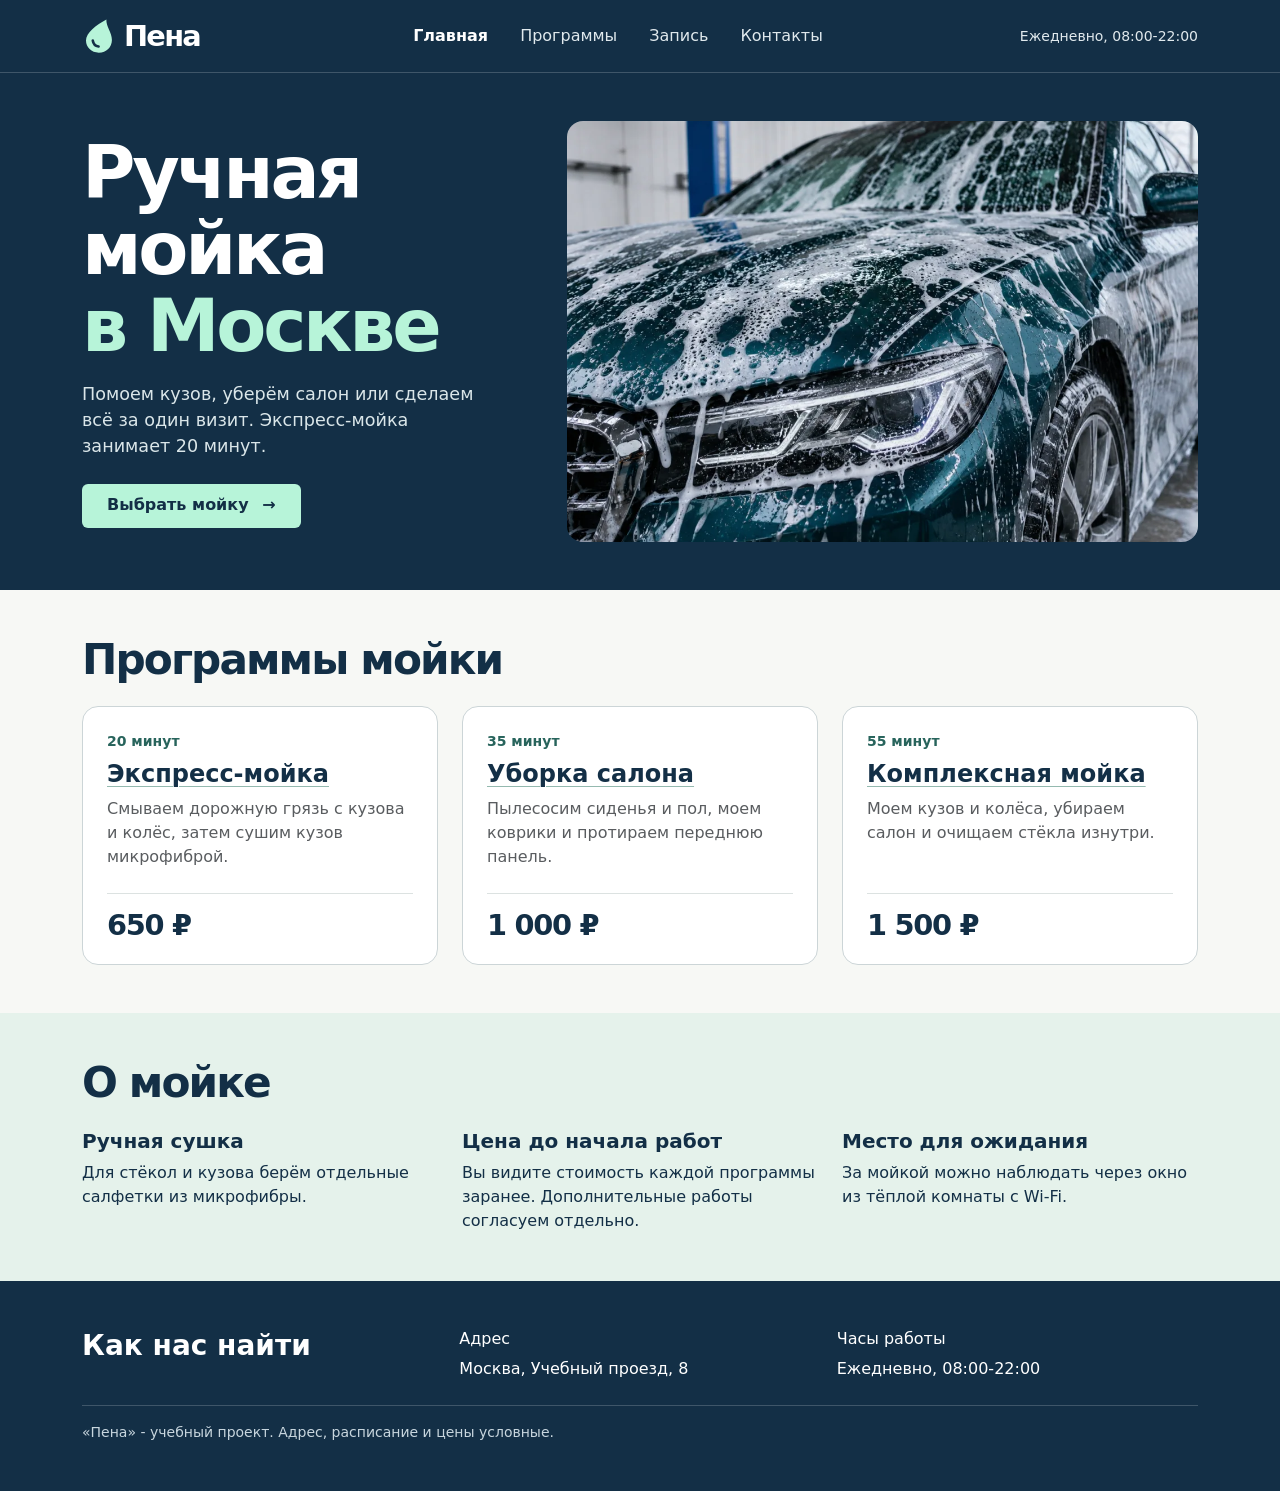
==== index.html @ 410b29b5 "chore: подключить Bootstrap локально для защиты КР №2" ====
<!doctype html>
<html lang="ru">
<head>
  <meta charset="utf-8">
  <meta name="viewport" content="width=device-width, initial-scale=1">
  <meta name="description" content="Учебный сайт автомойки «Пена». Сравните три программы ручной мойки автомобиля по составу, цене и длительности.">
  <title>Пена - ручная мойка автомобилей</title>
  <link rel="icon" href="images/drop.svg" type="image/svg+xml">
  <link rel="stylesheet" href="vendor/bootstrap/css/bootstrap.min.css">
  <link rel="stylesheet" href="css/custom.css">
</head>
<body>
  <a class="btn btn-light visually-hidden-focusable position-absolute top-0 start-0 z-3 m-2" href="#main-content">К содержимому</a>
  <header id="top" class="container-fluid px-0 site-header" data-bs-theme="dark">
    <nav class="navbar navbar-expand-md py-3" aria-label="Основная навигация">
      <div class="container">
        <a class="navbar-brand wordmark d-inline-flex align-items-center gap-2 py-0" href="index.html" aria-label="Пена, главная страница">
          <img src="images/drop.svg" alt="" width="34" height="38">
          Пена
        </a>
        <button class="navbar-toggler" type="button" data-bs-toggle="collapse" data-bs-target="#site-menu"
                aria-controls="site-menu" aria-expanded="false" aria-label="Меню разделов">
          <span class="navbar-toggler-icon"></span>
        </button>
        <div id="site-menu" class="collapse navbar-collapse">
          <ul class="navbar-nav mx-md-auto gap-md-3 pt-3 pt-md-0">
            <li class="nav-item"><a class="nav-link active" aria-current="page" href="index.html">Главная</a></li>
            <li class="nav-item"><a class="nav-link" href="catalog.html">Программы</a></li>
            <li class="nav-item"><a class="nav-link" href="order.html">Запись</a></li>
            <li class="nav-item"><a class="nav-link" href="#contacts">Контакты</a></li>
          </ul>
          <span class="navbar-text small d-none d-md-inline">Ежедневно, 08:00-22:00</span>
        </div>
      </div>
    </nav>
  </header>

  <main id="main-content" tabindex="-1">
    <section class="hero py-4 py-md-5" aria-labelledby="hero-title">
      <div class="container">
        <div class="row g-4 g-lg-5 align-items-center">
          <div class="col-12 col-md-6 col-lg-5">
            <h1 id="hero-title" class="hero-title fw-bold mb-3">Ручная мойка <span class="d-block">в Москве</span></h1>
            <p class="hero-description mb-4">Помоем кузов, уберём салон или сделаем всё за один визит. Экспресс-мойка занимает 20 минут.</p>
            <a class="btn wash-button fw-semibold px-4 py-2" href="catalog.html">Выбрать мойку <span aria-hidden="true">→</span></a>
          </div>
          <div class="col-12 col-md-6 col-lg-7">
            <img class="hero-photo img-fluid w-100 rounded-4" src="images/car-wash.webp" width="1120" height="840"
                 alt="Белая пена стекает по капоту тёмно-бирюзового автомобиля в моечном боксе" fetchpriority="high">
          </div>
        </div>
      </div>
    </section>

    <section id="programs" class="container my-5" aria-labelledby="programs-title">
      <h2 id="programs-title" class="section-title fw-bold mb-4">Программы мойки</h2>
      <div class="row g-3 g-lg-4">
        <div class="col-12 col-md-6 col-lg-4">
          <article class="card program h-100 p-4">
            <p class="duration mb-2">20 минут</p>
            <h3 class="h4 fw-bold mb-2"><a class="program-link" href="product.html?program=express">Экспресс-мойка</a></h3>
            <p class="text-body-secondary mb-4">Смываем дорожную грязь с кузова и колёс, затем сушим кузов микрофиброй.</p>
            <p class="price mt-auto mb-0 pt-3">650&nbsp;₽</p>
          </article>
        </div>
        <div class="col-12 col-md-6 col-lg-4">
          <article class="card program h-100 p-4">
            <p class="duration mb-2">35 минут</p>
            <h3 class="h4 fw-bold mb-2"><a class="program-link" href="product.html?program=interior">Уборка салона</a></h3>
            <p class="text-body-secondary mb-4">Пылесосим сиденья и пол, моем коврики и протираем переднюю панель.</p>
            <p class="price mt-auto mb-0 pt-3">1&nbsp;000&nbsp;₽</p>
          </article>
        </div>
        <div class="col-12 col-md-6 col-lg-4">
          <article class="card program h-100 p-4">
            <p class="duration mb-2">55 минут</p>
            <h3 class="h4 fw-bold mb-2"><a class="program-link" href="product.html?program=complete">Комплексная мойка</a></h3>
            <p class="text-body-secondary mb-4">Моем кузов и колёса, убираем салон и очищаем стёкла изнутри.</p>
            <p class="price mt-auto mb-0 pt-3">1&nbsp;500&nbsp;₽</p>
          </article>
        </div>
      </div>
    </section>

    <section id="about" class="about py-5" aria-labelledby="about-title">
      <div class="container">
        <h2 id="about-title" class="section-title fw-bold mb-4">О мойке</h2>
        <div class="row g-4">
          <div class="col-12 col-md-4">
            <h3 class="h5 fw-bold">Ручная сушка</h3>
            <p class="mb-0">Для стёкол и кузова берём отдельные салфетки из микрофибры.</p>
          </div>
          <div class="col-12 col-md-4">
            <h3 class="h5 fw-bold">Цена до начала работ</h3>
            <p class="mb-0">Вы видите стоимость каждой программы заранее. Дополнительные работы согласуем отдельно.</p>
          </div>
          <div class="col-12 col-md-4">
            <h3 class="h5 fw-bold">Место для ожидания</h3>
            <p class="mb-0">За мойкой можно наблюдать через окно из тёплой комнаты с Wi-Fi.</p>
          </div>
        </div>
      </div>
    </section>
  </main>

  <footer id="contacts" class="site-footer py-5" aria-labelledby="contacts-title">
    <div class="container">
      <div class="row g-3 align-items-start">
        <div class="col-12 col-md-4"><h2 id="contacts-title" class="h3 fw-bold mb-0">Как нас найти</h2></div>
        <div class="col-12 col-sm-6 col-md-4">
          <h3 class="h6">Адрес</h3>
          <address class="mb-0">Москва, Учебный проезд, 8</address>
        </div>
        <div class="col-12 col-sm-6 col-md-4">
          <h3 class="h6">Часы работы</h3>
          <p class="mb-0">Ежедневно, 08:00-22:00</p>
        </div>
      </div>
      <p class="footer-note small pt-3 mt-4 mb-0">«Пена» - учебный проект. Адрес, расписание и цены условные.</p>
    </div>
  </footer>

  <script src="vendor/bootstrap/js/bootstrap.bundle.min.js"></script>
</body>
</html>
---- css/custom.css ----
:root {
  --ink: #132f46;
  --mint: #b7f4d9;
  --bs-body-color: var(--ink);
  --bs-body-bg: #f7f8f5;
}

.site-header, .hero, .site-footer {
  background: var(--ink);
  color: #fff;
}

.site-header {
  border-bottom: 1px solid #ffffff30;
}

.site-header .navbar {
  --bs-navbar-color: #e0e9ed;
  --bs-navbar-hover-color: var(--mint);
}

.navbar-toggler, .wash-button { min-height: 2.75rem; }

.wordmark {
  font-size: 1.8rem;
  font-weight: 800;
  letter-spacing: -.06em;
  line-height: 1;
}

.hero-title, .section-title, .price {
  letter-spacing: -.045em;
  line-height: 1.05;
}

.hero-title { font-size: clamp(2.8rem, 5.7vw, 5.2rem); }
.hero-title span { color: var(--mint); }
.section-title { font-size: clamp(2rem, 3.3vw, 3.2rem); }
.hero-description {
  max-width: 37ch;
  color: #dae6e9;
  font-size: 1.1rem;
}

.hero-photo {
  aspect-ratio: 3 / 2;
  object-fit: cover;
}

.wash-button {
  --bs-btn-color: var(--ink);
  --bs-btn-bg: var(--mint);
  --bs-btn-hover-color: var(--ink);
  --bs-btn-hover-bg: #d5ffe9;
  --bs-btn-active-bg: #98e9c7;
  --bs-btn-active-color: var(--ink);
}

.wash-button span { margin-inline-start: .5rem; }

.program {
  --bs-card-bg: #fff;
  --bs-card-border-color: #ccd5d7;
  --bs-card-border-radius: 1rem;
}

.duration {
  color: #28645c;
  font-size: .875rem;
  font-weight: 650;
}

.price {
  border-top: 1px solid #dce2e1;
  font-size: 1.8rem;
  font-weight: 700;
}

.about { background: #e5f2eb; }

.footer-note {
  border-top: 1px solid #ffffff30;
  color: #c8d6de;
}

.site-header :focus-visible, .hero :focus-visible {
  outline: 3px solid var(--mint);
  outline-offset: 3px;
}

.site-header .nav-link.active { font-weight: 700; }

.program-link {
  color: inherit;
  text-decoration-color: #94b9af;
  text-decoration-thickness: 1px;
  text-underline-offset: .18em;
}

.program-link:hover { color: #21665c; }

.program-photo {
  aspect-ratio: 16 / 9;
  height: auto;
  object-fit: cover;
}

.program-badge, .visit-panel {
  background-color: #e2f2e9;
  color: #204d41;
}

.btn-primary {
  --bs-btn-bg: var(--ink);
  --bs-btn-border-color: var(--ink);
  --bs-btn-hover-bg: #23536a;
  --bs-btn-hover-border-color: #23536a;
  --bs-btn-active-bg: #103347;
  --bs-btn-active-border-color: #103347;
}

.btn-outline-primary {
  --bs-btn-color: var(--ink);
  --bs-btn-border-color: #79939e;
  --bs-btn-hover-bg: var(--ink);
  --bs-btn-hover-border-color: var(--ink);
  --bs-btn-active-bg: var(--ink);
  --bs-btn-active-border-color: var(--ink);
}

.faq .accordion {
  --bs-accordion-active-color: var(--ink);
  --bs-accordion-active-bg: #e2f2e9;
}
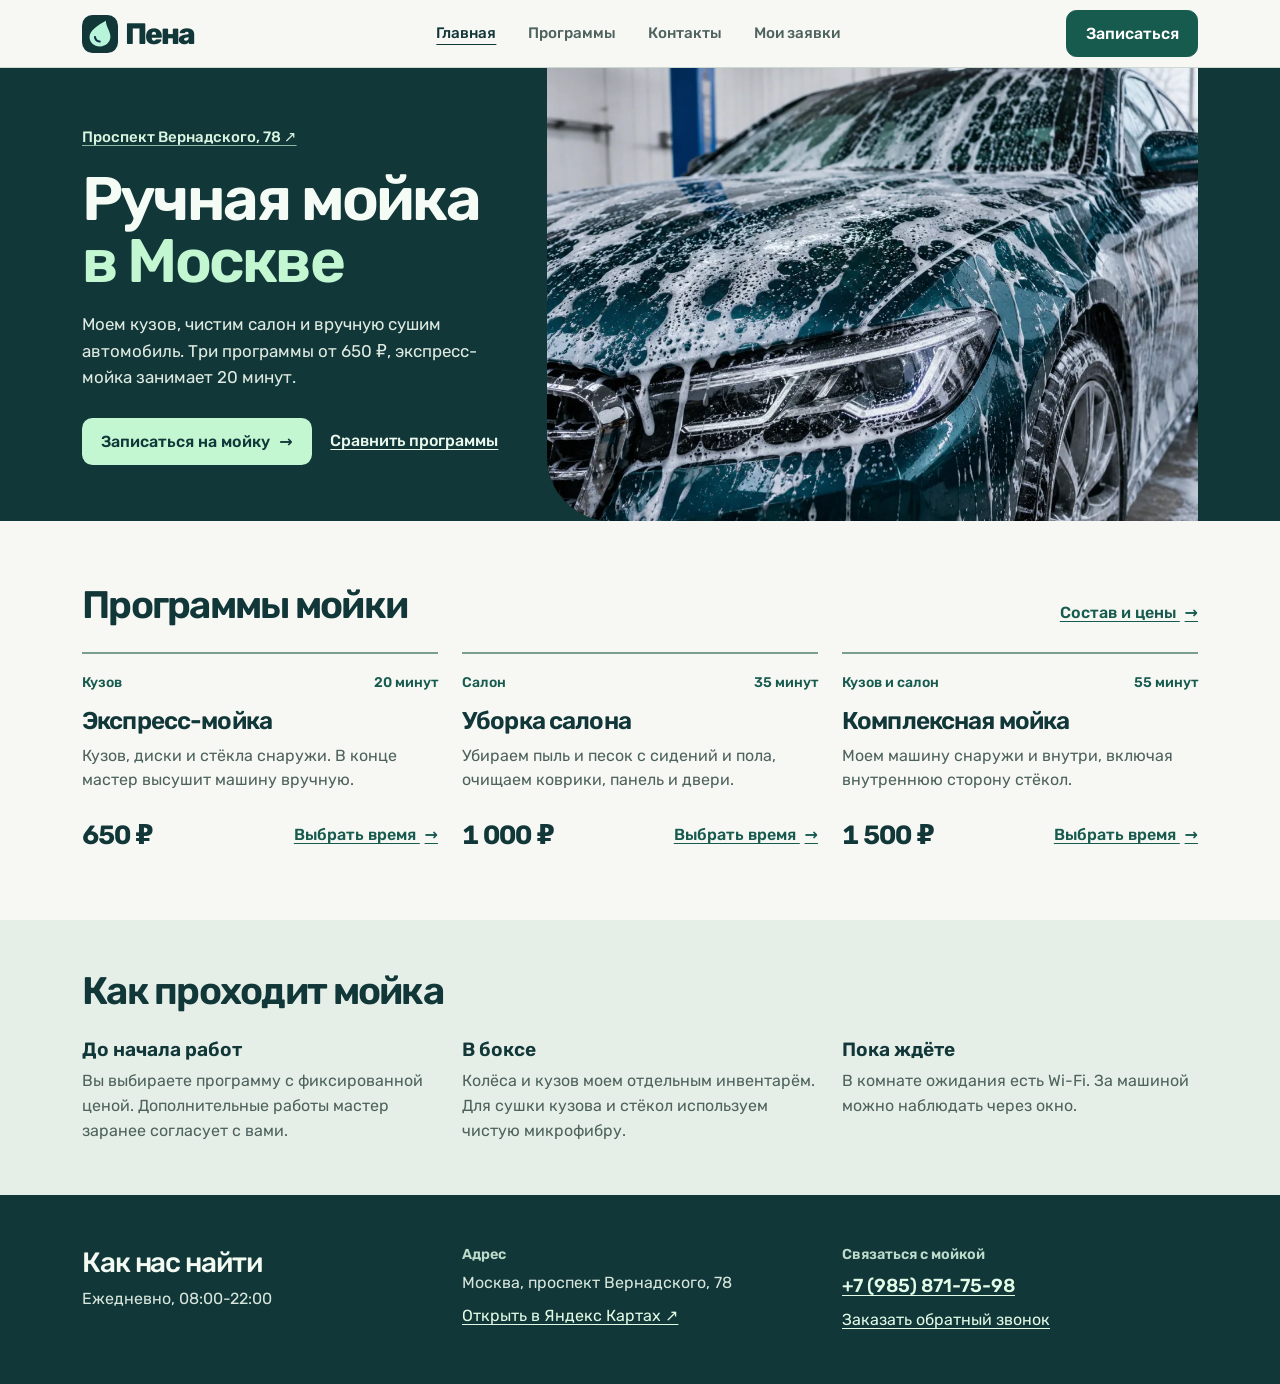
==== commit 0c5cdf0f: "feat: обновить сайт автомойки и сохранять заявки в браузере" ====
--- a/index.html
+++ b/index.html
@@ -3,123 +3,127 @@
 <head>
   <meta charset="utf-8">
   <meta name="viewport" content="width=device-width, initial-scale=1">
-  <meta name="description" content="Учебный сайт автомойки «Пена». Сравните три программы ручной мойки автомобиля по составу, цене и длительности.">
-  <title>Пена - ручная мойка автомобилей</title>
+  <meta name="theme-color" content="#123b3c">
+  <meta name="description" content="Ручная мойка кузова и уборка салона на проспекте Вернадского, 78. Три программы от 650 ₽. Работаем ежедневно с 08:00 до 22:00.">
+  <meta property="og:type" content="website">
+  <meta property="og:locale" content="ru_RU">
+  <meta property="og:title" content="Пена - ручная автомойка на проспекте Вернадского">
+  <meta property="og:description" content="Ручная мойка кузова и уборка салона на проспекте Вернадского, 78. Три программы от 650 ₽. Работаем ежедневно с 08:00 до 22:00.">
+  <title>Пена - ручная автомойка на проспекте Вернадского</title>
   <link rel="icon" href="images/drop.svg" type="image/svg+xml">
   <link rel="stylesheet" href="vendor/bootstrap/css/bootstrap.min.css">
   <link rel="stylesheet" href="css/custom.css">
 </head>
 <body>
-  <a class="btn btn-light visually-hidden-focusable position-absolute top-0 start-0 z-3 m-2" href="#main-content">К содержимому</a>
-  <header id="top" class="container-fluid px-0 site-header" data-bs-theme="dark">
-    <nav class="navbar navbar-expand-md py-3" aria-label="Основная навигация">
+  <a class="skip-link visually-hidden-focusable" href="#main-content">К содержимому</a>
+  <header id="top" class="site-header container-fluid px-0">
+    <nav class="navbar navbar-expand-md" aria-label="Основная навигация">
       <div class="container">
-        <a class="navbar-brand wordmark d-inline-flex align-items-center gap-2 py-0" href="index.html" aria-label="Пена, главная страница">
-          <img src="images/drop.svg" alt="" width="34" height="38">
-          Пена
+        <a class="navbar-brand wordmark" href="index.html" aria-label="Пена, главная страница">
+          <img src="images/drop.svg" alt="" width="36" height="38">Пена
         </a>
         <button class="navbar-toggler" type="button" data-bs-toggle="collapse" data-bs-target="#site-menu"
-                aria-controls="site-menu" aria-expanded="false" aria-label="Меню разделов">
-          <span class="navbar-toggler-icon"></span>
-        </button>
+                aria-controls="site-menu" aria-expanded="false" aria-label="Меню разделов"><span class="navbar-toggler-icon"></span></button>
         <div id="site-menu" class="collapse navbar-collapse">
-          <ul class="navbar-nav mx-md-auto gap-md-3 pt-3 pt-md-0">
+          <ul class="navbar-nav mx-md-auto gap-md-2 gap-lg-3">
             <li class="nav-item"><a class="nav-link active" aria-current="page" href="index.html">Главная</a></li>
             <li class="nav-item"><a class="nav-link" href="catalog.html">Программы</a></li>
-            <li class="nav-item"><a class="nav-link" href="order.html">Запись</a></li>
             <li class="nav-item"><a class="nav-link" href="#contacts">Контакты</a></li>
+            <li class="nav-item"><a class="nav-link" id="nav-requests" href="order.html#requests">Мои заявки</a></li>
           </ul>
-          <span class="navbar-text small d-none d-md-inline">Ежедневно, 08:00-22:00</span>
+          <a class="btn btn-primary nav-booking" id="nav-booking" href="order.html">Записаться</a>
         </div>
       </div>
     </nav>
   </header>
 
   <main id="main-content" tabindex="-1">
-    <section class="hero py-4 py-md-5" aria-labelledby="hero-title">
+    <section class="home-hero" aria-labelledby="hero-title">
       <div class="container">
-        <div class="row g-4 g-lg-5 align-items-center">
-          <div class="col-12 col-md-6 col-lg-5">
-            <h1 id="hero-title" class="hero-title fw-bold mb-3">Ручная мойка <span class="d-block">в Москве</span></h1>
-            <p class="hero-description mb-4">Помоем кузов, уберём салон или сделаем всё за один визит. Экспресс-мойка занимает 20 минут.</p>
-            <a class="btn wash-button fw-semibold px-4 py-2" href="catalog.html">Выбрать мойку <span aria-hidden="true">→</span></a>
+        <div class="row g-0 align-items-stretch">
+          <div class="col-12 col-md-6 col-lg-5 hero-copy">
+            <a class="hero-address" href="https://yandex.ru/maps/213/moscow/?text=%D0%9C%D0%BE%D1%81%D0%BA%D0%B2%D0%B0%2C%20%D0%BF%D1%80%D0%BE%D1%81%D0%BF%D0%B5%D0%BA%D1%82%20%D0%92%D0%B5%D1%80%D0%BD%D0%B0%D0%B4%D1%81%D0%BA%D0%BE%D0%B3%D0%BE%2C%2078" target="_blank" rel="noopener noreferrer">Проспект Вернадского, 78 <span aria-hidden="true">↗</span></a>
+            <h1 id="hero-title">Ручная мойка <span>в Москве</span></h1>
+            <p>Моем кузов, чистим салон и вручную сушим автомобиль. Три программы от 650&nbsp;₽, экспресс-мойка занимает 20 минут.</p>
+            <div class="hero-actions">
+              <a class="btn btn-mint" href="order.html">Записаться на мойку <span aria-hidden="true">→</span></a>
+              <a class="hero-link" href="#programs">Сравнить программы</a>
+            </div>
           </div>
-          <div class="col-12 col-md-6 col-lg-7">
-            <img class="hero-photo img-fluid w-100 rounded-4" src="images/car-wash.webp" width="1120" height="840"
-                 alt="Белая пена стекает по капоту тёмно-бирюзового автомобиля в моечном боксе" fetchpriority="high">
+          <div class="col-12 col-md-6 col-lg-7 hero-media">
+            <img src="images/car-wash.webp" width="1120" height="840" alt="Белая пена на капоте тёмно-бирюзового автомобиля в моечном боксе" fetchpriority="high">
           </div>
         </div>
       </div>
     </section>
 
-    <section id="programs" class="container my-5" aria-labelledby="programs-title">
-      <h2 id="programs-title" class="section-title fw-bold mb-4">Программы мойки</h2>
+    <section id="programs" class="container section-space" aria-labelledby="programs-title">
+      <div class="section-heading">
+        <h2 id="programs-title">Программы мойки</h2>
+        <a class="text-action" href="catalog.html">Состав и цены <span aria-hidden="true">→</span></a>
+      </div>
       <div class="row g-3 g-lg-4">
         <div class="col-12 col-md-6 col-lg-4">
-          <article class="card program h-100 p-4">
-            <p class="duration mb-2">20 минут</p>
-            <h3 class="h4 fw-bold mb-2"><a class="program-link" href="product.html?program=express">Экспресс-мойка</a></h3>
-            <p class="text-body-secondary mb-4">Смываем дорожную грязь с кузова и колёс, затем сушим кузов микрофиброй.</p>
-            <p class="price mt-auto mb-0 pt-3">650&nbsp;₽</p>
+          <article class="rate-card h-100">
+            <p class="service-meta"><span>Кузов</span><span>20 минут</span></p>
+            <h3><a class="title-link" href="product.html?program=express">Экспресс-мойка</a></h3>
+            <p class="service-description">Кузов, диски и стёкла снаружи. В конце мастер высушит машину вручную.</p>
+            <div class="rate-bottom"><strong>650&nbsp;₽</strong><a class="text-action" href="order.html?program=express" aria-label="Выбрать время для программы «Экспресс-мойка»">Выбрать время <span aria-hidden="true">→</span></a></div>
           </article>
         </div>
         <div class="col-12 col-md-6 col-lg-4">
-          <article class="card program h-100 p-4">
-            <p class="duration mb-2">35 минут</p>
-            <h3 class="h4 fw-bold mb-2"><a class="program-link" href="product.html?program=interior">Уборка салона</a></h3>
-            <p class="text-body-secondary mb-4">Пылесосим сиденья и пол, моем коврики и протираем переднюю панель.</p>
-            <p class="price mt-auto mb-0 pt-3">1&nbsp;000&nbsp;₽</p>
+          <article class="rate-card h-100">
+            <p class="service-meta"><span>Салон</span><span>35 минут</span></p>
+            <h3><a class="title-link" href="product.html?program=interior">Уборка салона</a></h3>
+            <p class="service-description">Убираем пыль и песок с сидений и пола, очищаем коврики, панель и двери.</p>
+            <div class="rate-bottom"><strong>1&nbsp;000&nbsp;₽</strong><a class="text-action" href="order.html?program=interior" aria-label="Выбрать время для программы «Уборка салона»">Выбрать время <span aria-hidden="true">→</span></a></div>
           </article>
         </div>
         <div class="col-12 col-md-6 col-lg-4">
-          <article class="card program h-100 p-4">
-            <p class="duration mb-2">55 минут</p>
-            <h3 class="h4 fw-bold mb-2"><a class="program-link" href="product.html?program=complete">Комплексная мойка</a></h3>
-            <p class="text-body-secondary mb-4">Моем кузов и колёса, убираем салон и очищаем стёкла изнутри.</p>
-            <p class="price mt-auto mb-0 pt-3">1&nbsp;500&nbsp;₽</p>
+          <article class="rate-card h-100">
+            <p class="service-meta"><span>Кузов и салон</span><span>55 минут</span></p>
+            <h3><a class="title-link" href="product.html?program=complete">Комплексная мойка</a></h3>
+            <p class="service-description">Моем машину снаружи и внутри, включая внутреннюю сторону стёкол.</p>
+            <div class="rate-bottom"><strong>1&nbsp;500&nbsp;₽</strong><a class="text-action" href="order.html?program=complete" aria-label="Выбрать время для программы «Комплексная мойка»">Выбрать время <span aria-hidden="true">→</span></a></div>
           </article>
         </div>
       </div>
     </section>
 
-    <section id="about" class="about py-5" aria-labelledby="about-title">
+    <section id="about" class="care-section" aria-labelledby="about-title">
       <div class="container">
-        <h2 id="about-title" class="section-title fw-bold mb-4">О мойке</h2>
+        <div class="section-heading"><h2 id="about-title">Как проходит мойка</h2></div>
         <div class="row g-4">
-          <div class="col-12 col-md-4">
-            <h3 class="h5 fw-bold">Ручная сушка</h3>
-            <p class="mb-0">Для стёкол и кузова берём отдельные салфетки из микрофибры.</p>
-          </div>
-          <div class="col-12 col-md-4">
-            <h3 class="h5 fw-bold">Цена до начала работ</h3>
-            <p class="mb-0">Вы видите стоимость каждой программы заранее. Дополнительные работы согласуем отдельно.</p>
-          </div>
-          <div class="col-12 col-md-4">
-            <h3 class="h5 fw-bold">Место для ожидания</h3>
-            <p class="mb-0">За мойкой можно наблюдать через окно из тёплой комнаты с Wi-Fi.</p>
-          </div>
+          <div class="col-12 col-md-4"><h3>До начала работ</h3><p>Вы выбираете программу с фиксированной ценой. Дополнительные работы мастер заранее согласует с вами.</p></div>
+          <div class="col-12 col-md-4"><h3>В боксе</h3><p>Колёса и кузов моем отдельным инвентарём. Для сушки кузова и стёкол используем чистую микрофибру.</p></div>
+          <div class="col-12 col-md-4"><h3>Пока ждёте</h3><p>В комнате ожидания есть Wi-Fi. За машиной можно наблюдать через окно.</p></div>
         </div>
       </div>
     </section>
   </main>
 
-  <footer id="contacts" class="site-footer py-5" aria-labelledby="contacts-title">
+  <footer id="contacts" class="site-footer" aria-labelledby="contacts-title">
     <div class="container">
-      <div class="row g-3 align-items-start">
-        <div class="col-12 col-md-4"><h2 id="contacts-title" class="h3 fw-bold mb-0">Как нас найти</h2></div>
-        <div class="col-12 col-sm-6 col-md-4">
-          <h3 class="h6">Адрес</h3>
-          <address class="mb-0">Москва, Учебный проезд, 8</address>
+      <div class="row g-4 align-items-start">
+        <div class="col-12 col-md-4">
+          <h2 id="contacts-title" class="h3 mb-2">Как нас найти</h2>
+          <p class="mb-0">Ежедневно, 08:00-22:00</p>
         </div>
         <div class="col-12 col-sm-6 col-md-4">
-          <h3 class="h6">Часы работы</h3>
-          <p class="mb-0">Ежедневно, 08:00-22:00</p>
+          <h3 class="footer-label">Адрес</h3>
+          <address class="mb-2">Москва, проспект Вернадского, 78</address>
+          <a href="https://yandex.ru/maps/213/moscow/?text=%D0%9C%D0%BE%D1%81%D0%BA%D0%B2%D0%B0%2C%20%D0%BF%D1%80%D0%BE%D1%81%D0%BF%D0%B5%D0%BA%D1%82%20%D0%92%D0%B5%D1%80%D0%BD%D0%B0%D0%B4%D1%81%D0%BA%D0%BE%D0%B3%D0%BE%2C%2078" target="_blank" rel="noopener noreferrer">Открыть в Яндекс Картах <span aria-hidden="true">↗</span></a>
+        </div>
+        <div class="col-12 col-sm-6 col-md-4">
+          <h3 class="footer-label">Связаться с мойкой</h3>
+          <a class="footer-phone" href="tel:+79858717598">+7 (985) 871-75-98</a>
+          <a class="d-block mt-2" href="order.html#callback">Заказать обратный звонок</a>
         </div>
       </div>
-      <p class="footer-note small pt-3 mt-4 mb-0">«Пена» - учебный проект. Адрес, расписание и цены условные.</p>
     </div>
   </footer>
 
   <script src="vendor/bootstrap/js/bootstrap.bundle.min.js"></script>
+  <script src="js/navigation.js"></script>
 </body>
 </html>
--- a/css/custom.css
+++ b/css/custom.css
@@ -1,134 +1,527 @@
+@font-face {
+  font-family: Rubik;
+  src: url("../vendor/rubik/rubik-cyrillic-wght-normal.woff2") format("woff2");
+  font-weight: 300 900;
+  font-display: swap;
+  unicode-range: U+0301, U+0400-045F, U+0490-0491, U+04B0-04B1, U+2116;
+}
+@font-face {
+  font-family: Rubik;
+  src: url("../vendor/rubik/rubik-latin-wght-normal.woff2") format("woff2");
+  font-weight: 300 900;
+  font-display: swap;
+  unicode-range: U+0000-00FF, U+0131, U+0152-0153, U+02BB-02BC, U+02C6, U+02DA, U+02DC, U+0304, U+0308, U+0329, U+2000-206F, U+20AC, U+2122, U+2191, U+2193, U+2212, U+2215, U+FEFF, U+FFFD;
+}
+
 :root {
-  --ink: #132f46;
-  --mint: #b7f4d9;
+  --ink: #123739;
+  --pine: #175a4e;
+  --mint: #c2f7d2;
+  --paper: #f7f8f4;
+  --soft: #e6efe7;
+  --muted: #4e625e;
+  --line: #cbd9d0;
   --bs-body-color: var(--ink);
-  --bs-body-bg: #f7f8f5;
-}
-
-.site-header, .hero, .site-footer {
+  --bs-body-bg: var(--paper);
+  --bs-body-font-family: Rubik, system-ui, sans-serif;
+  --bs-link-color-rgb: 23, 90, 78;
+  --bs-link-hover-color-rgb: 13, 56, 48;
+  --bs-border-color: var(--line);
+}
+
+body { line-height: 1.55; }
+[hidden] { display: none !important; }
+h1, h2, h3, p { overflow-wrap: break-word; }
+h1, h2, h3, .modal-title, legend { font-weight: 600; }
+h1, h2, h3 { text-wrap: balance; }
+h1, .section-heading h2, .faq-section h2, .detail-steps h2 {
+  letter-spacing: -.045em;
+  line-height: 1.08;
+}
+h1 { font-size: clamp(2.15rem, 4.4vw, 4.35rem); }
+.section-heading h2, .faq-section h2, .detail-steps h2 { font-size: clamp(1.85rem, 3vw, 3rem); }
+p, dd, address { text-wrap: pretty; }
+a { text-underline-offset: .17em; }
+:focus-visible {
+  outline: 3px solid #247563;
+  outline-offset: 3px;
+}
+#contacts, #main-content, #programs { scroll-margin-top: 5.5rem; }
+.skip-link {
+  position: fixed;
+  z-index: 1100;
+  inset: .5rem auto auto .5rem;
+  background: white;
+  padding: .6rem 1rem;
+}
+
+.btn {
+  --bs-btn-border-radius: .65rem;
+  --bs-btn-padding-x: 1.15rem;
+  --bs-btn-padding-y: .65rem;
+  --bs-btn-font-weight: 550;
+  min-height: 2.75rem;
+}
+.btn-primary {
+  --bs-btn-bg: var(--pine);
+  --bs-btn-border-color: var(--pine);
+  --bs-btn-hover-bg: #0f453c;
+  --bs-btn-hover-border-color: #0f453c;
+  --bs-btn-active-bg: #0c3931;
+  --bs-btn-active-border-color: #0c3931;
+  --bs-btn-disabled-bg: #4c746b;
+  --bs-btn-disabled-border-color: #4c746b;
+}
+.btn-mint {
+  --bs-btn-bg: var(--mint);
+  --bs-btn-color: var(--ink);
+  --bs-btn-hover-bg: #e0ffe6;
+  --bs-btn-hover-color: var(--ink);
+  --bs-btn-active-bg: #a6eebf;
+  --bs-btn-active-color: var(--ink);
+}
+.btn-outline-primary {
+  --bs-btn-color: var(--pine);
+  --bs-btn-border-color: #91ada2;
+  --bs-btn-hover-bg: var(--pine);
+  --bs-btn-hover-border-color: var(--pine);
+  --bs-btn-active-bg: var(--pine);
+  --bs-btn-active-border-color: var(--pine);
+}
+.btn:focus-visible {
+  box-shadow: none;
+  outline: 3px solid #247563;
+  outline-offset: 3px;
+}
+.text-action, .aside-history {
+  font-weight: 550;
+  color: var(--pine);
+}
+.text-action span, .hero-actions .btn span { margin-inline-start: .3em; }
+
+.site-header {
+  background: var(--paper);
+  border-bottom: 1px solid var(--line);
+  position: sticky;
+  top: 0;
+  z-index: 1020;
+}
+.site-header .navbar {
+  min-height: 4.2rem;
+  --bs-navbar-color: var(--muted);
+  --bs-navbar-active-color: var(--ink);
+}
+.wordmark {
+  display: inline-flex;
+  align-items: center;
+  gap: .45rem;
+  color: var(--ink);
+  font-size: 1.85rem;
+  letter-spacing: -.065em;
+  font-weight: 750;
+  line-height: 1;
+}
+.wordmark img {
   background: var(--ink);
-  color: #fff;
-}
-
-.site-header {
-  border-bottom: 1px solid #ffffff30;
-}
-
-.site-header .navbar {
-  --bs-navbar-color: #e0e9ed;
-  --bs-navbar-hover-color: var(--mint);
-}
-
-.navbar-toggler, .wash-button { min-height: 2.75rem; }
-
-.wordmark {
-  font-size: 1.8rem;
-  font-weight: 800;
-  letter-spacing: -.06em;
-  line-height: 1;
-}
-
-.hero-title, .section-title, .price {
-  letter-spacing: -.045em;
-  line-height: 1.05;
-}
-
-.hero-title { font-size: clamp(2.8rem, 5.7vw, 5.2rem); }
-.hero-title span { color: var(--mint); }
-.section-title { font-size: clamp(2rem, 3.3vw, 3.2rem); }
-.hero-description {
-  max-width: 37ch;
-  color: #dae6e9;
-  font-size: 1.1rem;
-}
-
-.hero-photo {
-  aspect-ratio: 3 / 2;
+  border-radius: .65rem;
+  padding: .28rem;
+}
+.navbar-nav .nav-link {
+  font-size: .95rem;
+  font-weight: 500;
+}
+.navbar-nav .nav-link.active {
+  text-decoration: underline;
+  text-underline-offset: .35rem;
+}
+.navbar-toggler { min-height: 2.75rem; }
+.nav-booking { min-width: 7.5rem; }
+
+.home-hero {
+  background: var(--ink);
+  color: #f5fbf5;
+}
+.hero-copy {
+  align-self: center;
+  padding: clamp(2.5rem, 4.4vw, 4.5rem) clamp(1rem, 3vw, 3rem) clamp(2.5rem, 4.4vw, 4.5rem) 0;
+}
+.hero-address {
+  color: #d9f6e0;
+  font-size: .94rem;
+  font-weight: 500;
+  text-decoration-color: #90b6a5;
+}
+.hero-address:hover, .hero-link:hover { color: white; }
+.hero-copy h1 {
+  font-size: clamp(2.85rem, 4.8vw, 4.8rem);
+  line-height: 1.02;
+  margin: 1.15rem 0;
+}
+.hero-copy h1 span {
+  display: block;
+  color: var(--mint);
+}
+.hero-copy p {
+  max-width: 40ch;
+  color: #dfebe2;
+  margin-bottom: 1.75rem;
+  font-size: 1.06rem;
+}
+.hero-actions, .card-actions, .rate-bottom, .form-actions, .request-actions {
+  display: flex;
+  flex-wrap: wrap;
+  gap: .8rem 1.15rem;
+  align-items: center;
+}
+.hero-link {
+  color: #eaf8ed;
+  font-weight: 500;
+}
+.home-hero :focus-visible, .site-footer :focus-visible { outline-color: var(--mint); }
+.hero-media {
+  position: relative;
+  min-height: clamp(22rem, 34vw, 32rem);
+}
+.hero-media img {
+  position: absolute;
+  inset: 0;
+  width: 100%;
+  height: 100%;
   object-fit: cover;
-}
-
-.wash-button {
-  --bs-btn-color: var(--ink);
-  --bs-btn-bg: var(--mint);
-  --bs-btn-hover-color: var(--ink);
-  --bs-btn-hover-bg: #d5ffe9;
-  --bs-btn-active-bg: #98e9c7;
-  --bs-btn-active-color: var(--ink);
-}
-
-.wash-button span { margin-inline-start: .5rem; }
-
-.program {
-  --bs-card-bg: #fff;
-  --bs-card-border-color: #ccd5d7;
-  --bs-card-border-radius: 1rem;
-}
-
-.duration {
-  color: #28645c;
+  border-bottom-left-radius: clamp(2.2rem, 5vw, 5.5rem);
+}
+
+.section-space, .page-space { padding-block: clamp(2.5rem, 5vw, 5rem); }
+.section-heading {
+  display: flex;
+  flex-wrap: wrap;
+  gap: .6rem 1.5rem;
+  justify-content: space-between;
+  align-items: baseline;
+  margin-bottom: 1.6rem;
+}
+.section-heading h2 { margin: 0; }
+.rate-card {
+  display: flex;
+  flex-direction: column;
+  padding: 1.1rem 0 0;
+  border-top: 2px solid #799e8b;
+}
+.service-meta {
+  display: flex;
+  gap: .5rem 1rem;
+  align-items: center;
+  justify-content: space-between;
   font-size: .875rem;
+  font-weight: 550;
+  color: var(--pine);
+  margin-bottom: .8rem;
+}
+.rate-card h3, .catalog-card h2 {
+  font-size: clamp(1.35rem, 1.9vw, 1.75rem);
+  letter-spacing: -.035em;
+}
+.title-link {
+  color: inherit;
+  text-decoration: none;
+}
+.title-link:hover, .title-link:focus-visible {
+  color: var(--pine);
+  text-decoration: underline;
+}
+.service-description {
+  color: var(--muted);
+  margin-bottom: 1.35rem;
+}
+.rate-bottom {
+  margin-top: auto;
+  justify-content: space-between;
+}
+.rate-bottom strong, .catalog-price, .detail-facts dd, .summary-total dd {
+  font-variant-numeric: tabular-nums;
+  letter-spacing: -.035em;
+}
+.rate-bottom strong, .catalog-price {
+  font-size: 1.65rem;
   font-weight: 650;
 }
-
-.price {
-  border-top: 1px solid #dce2e1;
-  font-size: 1.8rem;
-  font-weight: 700;
-}
-
-.about { background: #e5f2eb; }
-
-.footer-note {
-  border-top: 1px solid #ffffff30;
-  color: #c8d6de;
-}
-
-.site-header :focus-visible, .hero :focus-visible {
-  outline: 3px solid var(--mint);
-  outline-offset: 3px;
-}
-
-.site-header .nav-link.active { font-weight: 700; }
-
-.program-link {
-  color: inherit;
-  text-decoration-color: #94b9af;
-  text-decoration-thickness: 1px;
-  text-underline-offset: .18em;
-}
-
-.program-link:hover { color: #21665c; }
-
+.care-section {
+  background: var(--soft);
+  padding-block: clamp(2.5rem, 4vw, 4.5rem);
+}
+.care-section h3 { font-size: 1.2rem; }
+.care-section p {
+  color: var(--muted);
+  margin-bottom: 0;
+  max-width: 40ch;
+}
+
+.page-intro { margin-bottom: clamp(1.6rem, 3.1vw, 2.8rem); }
+.page-intro p, .history-heading p {
+  max-width: 60ch;
+  font-size: 1.08rem;
+  color: var(--muted);
+  margin: .7rem 0 0;
+}
+.catalog-card {
+  --bs-card-bg: white;
+  --bs-card-border-color: var(--line);
+  --bs-card-border-radius: 1.2rem;
+}
+.catalog-card .card-body {
+  display: flex;
+  flex-direction: column;
+  padding: clamp(1.15rem, 2vw, 1.65rem);
+}
+.card-photo-link {
+  display: block;
+  border-radius: 1.16rem 1.16rem 0 0;
+  overflow: hidden;
+}
 .program-photo {
+  display: block;
+  width: 100%;
+  height: auto;
   aspect-ratio: 16 / 9;
-  height: auto;
   object-fit: cover;
 }
-
-.program-badge, .visit-panel {
-  background-color: #e2f2e9;
-  color: #204d41;
-}
-
-.btn-primary {
-  --bs-btn-bg: var(--ink);
-  --bs-btn-border-color: var(--ink);
-  --bs-btn-hover-bg: #23536a;
-  --bs-btn-hover-border-color: #23536a;
-  --bs-btn-active-bg: #103347;
-  --bs-btn-active-border-color: #103347;
-}
-
-.btn-outline-primary {
-  --bs-btn-color: var(--ink);
-  --bs-btn-border-color: #79939e;
-  --bs-btn-hover-bg: var(--ink);
-  --bs-btn-hover-border-color: var(--ink);
-  --bs-btn-active-bg: var(--ink);
-  --bs-btn-active-border-color: var(--ink);
-}
-
-.faq .accordion {
+.program-badge {
+  background: var(--soft);
+  color: var(--pine);
+  font-size: .8rem;
+  font-weight: 550;
+  padding: .4rem .65rem;
+}
+.catalog-price { margin: auto 0 .9rem; }
+.callback-link {
+  color: var(--muted);
+  font-size: .9rem;
+  margin-top: .75rem;
+  align-self: flex-start;
+}
+.faq-section, .detail-steps {
+  border-top: 1px solid var(--line);
+  padding-top: 2.2rem;
+  margin-top: clamp(2.5rem, 5vw, 4.75rem);
+}
+.accordion {
+  --bs-accordion-active-bg: var(--soft);
   --bs-accordion-active-color: var(--ink);
-  --bs-accordion-active-bg: #e2f2e9;
-}
+  --bs-accordion-bg: transparent;
+}
+.accordion-button { font-weight: 550; }
+
+.breadcrumb {
+  font-size: .9rem;
+  margin-bottom: 1.4rem;
+}
+.detail-layout {
+  border-radius: 1.4rem;
+  background: var(--soft);
+}
+.detail-image {
+  position: relative;
+  min-height: 18rem;
+}
+.detail-image img {
+  position: absolute;
+  width: 100%;
+  height: 100%;
+  object-fit: cover;
+  border-radius: 1.4rem 0 0 1.4rem;
+}
+.detail-copy { padding: clamp(1.45rem, 3vw, 3.25rem); }
+.detail-copy .badge { background: white; }
+.detail-copy h1 {
+  margin: .8rem 0 1rem;
+  font-size: clamp(2rem, 3.8vw, 3.75rem);
+}
+.detail-text {
+  max-width: 48ch;
+  color: #344c45;
+}
+.detail-facts {
+  display: flex;
+  flex-wrap: wrap;
+  gap: .5rem 2rem;
+  margin: 1.25rem 0;
+}
+.detail-facts dt, .summary-list dt {
+  color: var(--muted);
+  font-size: .875rem;
+  font-weight: 450;
+}
+.detail-facts dd {
+  font-size: 1.5rem;
+  font-weight: 600;
+  margin: 0;
+}
+.detail-steps .table {
+  --bs-table-bg: transparent;
+  --bs-table-color: var(--ink);
+}
+.detail-steps th, .detail-steps td { padding: .85rem .55rem .85rem 0; }
+.detail-steps tbody th {
+  width: 32%;
+  font-weight: 550;
+}
+
+.booking-card, .request-card, .empty-panel {
+  padding: clamp(1.15rem, 3vw, 2.25rem);
+  background: white;
+  border: 1px solid var(--line);
+  border-radius: 1.2rem;
+}
+.booking-card fieldset { margin-bottom: 1.6rem; }
+.booking-card fieldset + fieldset {
+  border-top: 1px solid var(--line);
+  padding-top: 1.5rem;
+}
+.booking-card legend, .visit-panel h2 {
+  font-size: 1.4rem;
+  letter-spacing: -.025em;
+  margin-bottom: 1.1rem;
+}
+.form-label {
+  font-weight: 500;
+  margin-bottom: .3rem;
+}
+.form-label span, .form-text, .form-intro { color: var(--muted); }
+.form-label span {
+  font-size: .88em;
+  font-weight: 400;
+}
+.form-control, .form-select, .input-group-text {
+  min-height: 2.85rem;
+  background-color: #fcfdfa;
+}
+.form-control:focus, .form-select:focus {
+  border-color: #518976;
+  box-shadow: 0 0 0 .18rem #347b6528;
+}
+.form-check-input:checked {
+  background-color: var(--pine);
+  border-color: var(--pine);
+}
+.form-actions { margin-top: 1.3rem; }
+.visit-panel {
+  background: var(--soft);
+  border-radius: 1.15rem;
+  padding: clamp(1.25rem, 2.4vw, 2.1rem);
+}
+.visit-program {
+  font-size: 1.15rem;
+  font-weight: 600;
+}
+.summary-list { margin-bottom: 1.2rem; }
+.summary-list div {
+  display: flex;
+  gap: .5rem;
+  justify-content: space-between;
+  align-items: baseline;
+  margin-top: .65rem;
+}
+.summary-list dd {
+  text-align: right;
+  margin: 0;
+}
+.summary-total {
+  border-top: 1px solid #b4ccbd;
+  padding-top: .8rem;
+}
+.summary-total dd {
+  font-size: 1.4rem;
+  font-weight: 650;
+}
+.visit-panel address {
+  color: var(--muted);
+  margin-bottom: 0;
+}
+.aside-history {
+  display: inline-block;
+  margin-top: .85rem;
+}
+.modal-content {
+  border: 0;
+  border-radius: 1.15rem;
+}
+.modal-header, .modal-body, .modal-footer { padding: 1.25rem; }
+.modal-header, .modal-footer { border-color: var(--line); }
+.history-heading { align-items: center; }
+#requests-list {
+  display: grid;
+  gap: 1rem;
+}
+.request-card {
+  display: grid;
+  min-width: 0;
+  overflow-wrap: anywhere;
+  gap: .45rem;
+}
+.request-card p { overflow-wrap: anywhere; }
+.share-feedback { color: var(--muted); margin-top: .75rem; }
+.share-feedback label { display: block; }
+.request-card h2 {
+  font-size: 1.35rem;
+  margin: 0;
+}
+.request-card p, .empty-panel p {
+  margin: 0 0 .3rem;
+  color: var(--muted);
+}
+.request-card .request-actions {
+  border-top: 1px solid var(--line);
+  padding-top: .8rem;
+  margin-top: .4rem;
+}
+.request-actions .btn-link { color: var(--muted); }
+.empty-panel .btn { margin-top: .65rem; }
+.receipt-lead {
+  font-size: 1.2rem;
+  font-weight: 600;
+  margin-bottom: .35rem;
+}
+.site-footer {
+  background: var(--ink);
+  color: #f2faf1;
+  padding-block: clamp(2.2rem, 4vw, 4rem);
+}
+.site-footer h2 { letter-spacing: -.04em; }
+.site-footer p, .site-footer address { color: #d7e6dc; }
+.footer-label {
+  font-size: .9rem;
+  color: #bcdbca;
+}
+.site-footer a { color: #e1fbe6; }
+.footer-phone {
+  font-size: 1.18rem;
+  font-weight: 550;
+}
+
+@media (min-width: 992px) {
+  .visit-aside {
+    position: sticky;
+    top: 5.7rem;
+  }
+}
+@media (max-width: 767.98px) {
+  .navbar-collapse { padding: .5rem 0 .85rem; }
+  .navbar-nav .nav-link { padding-block: .65rem; }
+  .nav-booking { margin-top: .35rem; }
+  .hero-copy { padding: 2rem 0 1.75rem; }
+  .hero-media {
+    min-height: 0;
+    aspect-ratio: 1.9;
+  }
+  .hero-media img { border-radius: 1.1rem 1.1rem 0 0; }
+  .detail-image {
+    min-height: 0;
+    aspect-ratio: 1.8;
+  }
+  .detail-image img { border-radius: 1.4rem 1.4rem 0 0; }
+  .rate-card { padding-bottom: .6rem; }
+}
+@media (prefers-reduced-motion: no-preference) {
+  .program-photo { transition: transform .25s ease; }
+  .card-photo-link:hover .program-photo { transform: scale(1.025); }
+}
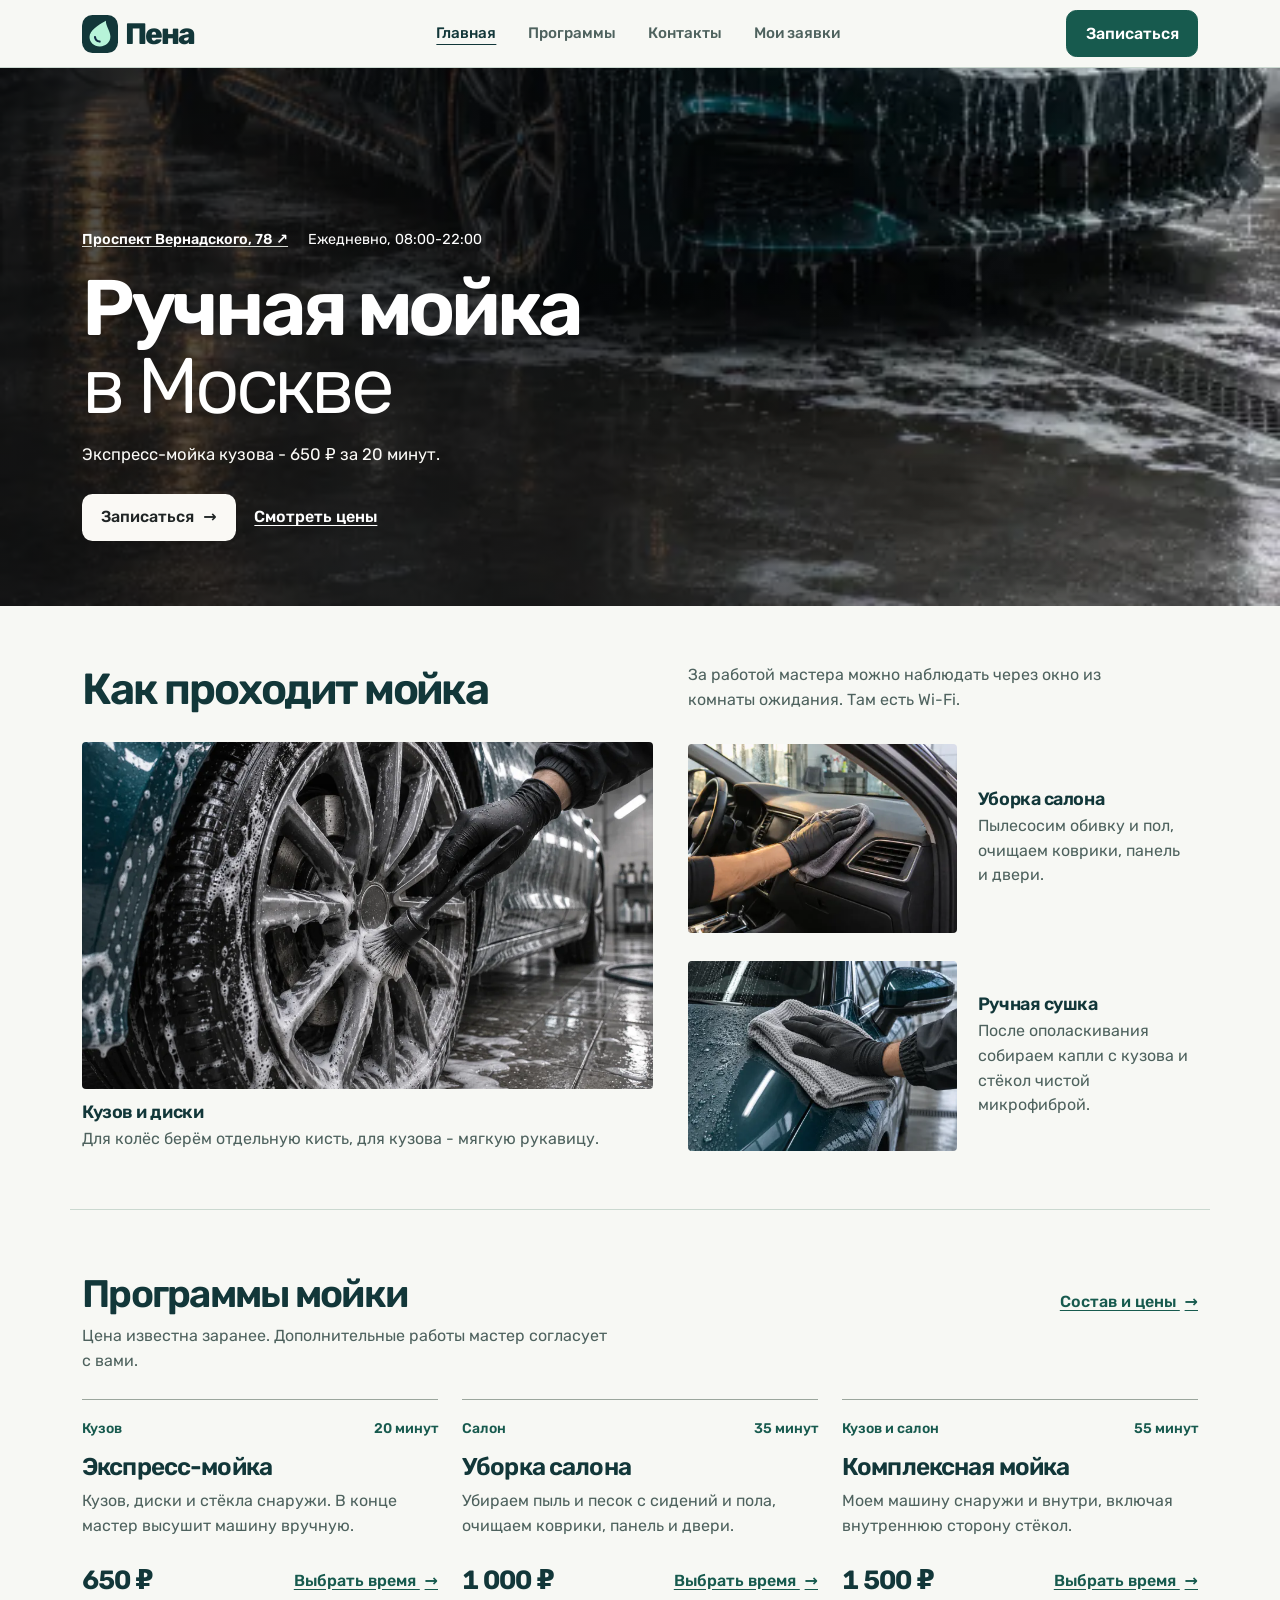
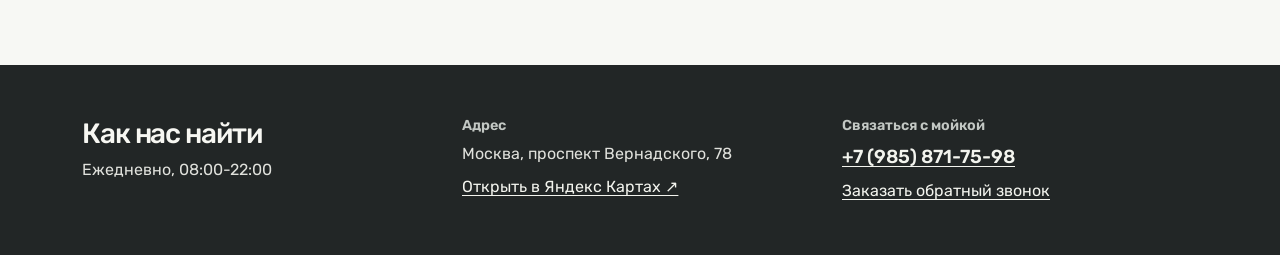
==== commit 4228b8f6: "feat: оформить главную панорамой и фотографиями процесса мойки" ====
--- a/index.html
+++ b/index.html
@@ -39,27 +39,63 @@
 
   <main id="main-content" tabindex="-1">
     <section class="home-hero" aria-labelledby="hero-title">
-      <div class="container">
-        <div class="row g-0 align-items-stretch">
-          <div class="col-12 col-md-6 col-lg-5 hero-copy">
-            <a class="hero-address" href="https://yandex.ru/maps/213/moscow/?text=%D0%9C%D0%BE%D1%81%D0%BA%D0%B2%D0%B0%2C%20%D0%BF%D1%80%D0%BE%D1%81%D0%BF%D0%B5%D0%BA%D1%82%20%D0%92%D0%B5%D1%80%D0%BD%D0%B0%D0%B4%D1%81%D0%BA%D0%BE%D0%B3%D0%BE%2C%2078" target="_blank" rel="noopener noreferrer">Проспект Вернадского, 78 <span aria-hidden="true">↗</span></a>
+      <picture class="hero-backdrop">
+        <source media="(max-width: 767.98px) and (orientation: portrait)"
+                srcset="images/wash-portrait-480.webp 480w, images/wash-portrait.webp 864w"
+                sizes="100vw" width="864" height="1080">
+        <img src="images/wash-panorama.webp"
+             srcset="images/wash-panorama-960.webp 960w, images/wash-panorama.webp 1728w"
+             sizes="100vw" width="1728" height="864" fetchpriority="high"
+             alt="Струя воды смывает пену с тёмного седана в моечном боксе">
+      </picture>
+      <div class="hero-content">
+        <div class="container">
+          <div class="hero-copy">
+            <div class="hero-location">
+              <a class="hero-address" href="https://yandex.ru/maps/213/moscow/?text=%D0%9C%D0%BE%D1%81%D0%BA%D0%B2%D0%B0%2C%20%D0%BF%D1%80%D0%BE%D1%81%D0%BF%D0%B5%D0%BA%D1%82%20%D0%92%D0%B5%D1%80%D0%BD%D0%B0%D0%B4%D1%81%D0%BA%D0%BE%D0%B3%D0%BE%2C%2078" target="_blank" rel="noopener noreferrer">Проспект Вернадского, 78 <span aria-hidden="true">↗</span></a>
+              <span class="hero-hours">Ежедневно, 08:00-22:00</span>
+            </div>
             <h1 id="hero-title">Ручная мойка <span>в Москве</span></h1>
-            <p>Моем кузов, чистим салон и вручную сушим автомобиль. Три программы от 650&nbsp;₽, экспресс-мойка занимает 20 минут.</p>
+            <p>Экспресс-мойка кузова - 650&nbsp;₽ за&nbsp;20&nbsp;минут.</p>
             <div class="hero-actions">
-              <a class="btn btn-mint" href="order.html">Записаться на мойку <span aria-hidden="true">→</span></a>
-              <a class="hero-link" href="#programs">Сравнить программы</a>
+              <a class="btn btn-photo" href="order.html" aria-label="Записаться на мойку">Записаться <span aria-hidden="true">→</span></a>
+              <a class="hero-link" href="#programs">Смотреть цены</a>
             </div>
-          </div>
-          <div class="col-12 col-md-6 col-lg-7 hero-media">
-            <img src="images/car-wash.webp" width="1120" height="840" alt="Белая пена на капоте тёмно-бирюзового автомобиля в моечном боксе" fetchpriority="high">
           </div>
         </div>
       </div>
     </section>
 
+    <section id="about" class="container wash-story" aria-labelledby="about-title">
+      <div class="story-heading">
+        <h2 id="about-title">Как проходит мойка</h2>
+        <p>За работой мастера можно наблюдать через окно из комнаты ожидания. Там есть Wi-Fi.</p>
+      </div>
+      <div class="story-spread">
+        <figure class="story-lead">
+          <img src="images/wheel-care.webp" srcset="images/wheel-care-480.webp 480w, images/wheel-care.webp 1080w"
+               sizes="(min-width: 1400px) 680px, (min-width: 992px) 52vw, (min-width: 768px) 696px, (min-width: 576px) 516px, 100vw"
+               width="1080" height="720" loading="lazy" decoding="async" alt="Мастер очищает кистью спицы колёсного диска в пене">
+          <figcaption><h3>Кузов и диски</h3><p>Для колёс берём отдельную кисть, для кузова - мягкую рукавицу.</p></figcaption>
+        </figure>
+        <figure class="story-detail">
+          <img src="images/cabin-care.webp" srcset="images/cabin-care-480.webp 480w, images/cabin-care.webp 1080w"
+               sizes="(min-width: 1400px) 310px, (min-width: 992px) 23vw, (min-width: 576px) 44vw, 40vw"
+               width="1080" height="720" loading="lazy" decoding="async" alt="Мастер протирает переднюю панель салона возле дефлектора">
+          <figcaption><h3>Уборка салона</h3><p>Пылесосим обивку и пол, очищаем коврики, панель и двери.</p></figcaption>
+        </figure>
+        <figure class="story-detail">
+          <img src="images/hand-drying.webp" srcset="images/hand-drying-480.webp 480w, images/hand-drying.webp 1080w"
+               sizes="(min-width: 1400px) 310px, (min-width: 992px) 23vw, (min-width: 576px) 44vw, 40vw"
+               width="1080" height="720" loading="lazy" decoding="async" alt="Рука в перчатке собирает капли с кузова вафельной микрофиброй">
+          <figcaption><h3>Ручная сушка</h3><p>После ополаскивания собираем капли с кузова и стёкол чистой микрофиброй.</p></figcaption>
+        </figure>
+      </div>
+    </section>
+
     <section id="programs" class="container section-space" aria-labelledby="programs-title">
       <div class="section-heading">
-        <h2 id="programs-title">Программы мойки</h2>
+        <div><h2 id="programs-title">Программы мойки</h2><p class="rates-note">Цена известна заранее. Дополнительные работы мастер согласует с вами.</p></div>
         <a class="text-action" href="catalog.html">Состав и цены <span aria-hidden="true">→</span></a>
       </div>
       <div class="row g-3 g-lg-4">
@@ -86,17 +122,6 @@
             <p class="service-description">Моем машину снаружи и внутри, включая внутреннюю сторону стёкол.</p>
             <div class="rate-bottom"><strong>1&nbsp;500&nbsp;₽</strong><a class="text-action" href="order.html?program=complete" aria-label="Выбрать время для программы «Комплексная мойка»">Выбрать время <span aria-hidden="true">→</span></a></div>
           </article>
-        </div>
-      </div>
-    </section>
-
-    <section id="about" class="care-section" aria-labelledby="about-title">
-      <div class="container">
-        <div class="section-heading"><h2 id="about-title">Как проходит мойка</h2></div>
-        <div class="row g-4">
-          <div class="col-12 col-md-4"><h3>До начала работ</h3><p>Вы выбираете программу с фиксированной ценой. Дополнительные работы мастер заранее согласует с вами.</p></div>
-          <div class="col-12 col-md-4"><h3>В боксе</h3><p>Колёса и кузов моем отдельным инвентарём. Для сушки кузова и стёкол используем чистую микрофибру.</p></div>
-          <div class="col-12 col-md-4"><h3>Пока ждёте</h3><p>В комнате ожидания есть Wi-Fi. За машиной можно наблюдать через окно.</p></div>
         </div>
       </div>
     </section>
--- a/css/custom.css
+++ b/css/custom.css
@@ -16,7 +16,6 @@
 :root {
   --ink: #123739;
   --pine: #175a4e;
-  --mint: #c2f7d2;
   --paper: #f7f8f4;
   --soft: #e6efe7;
   --muted: #4e625e;
@@ -46,7 +45,7 @@
   outline: 3px solid #247563;
   outline-offset: 3px;
 }
-#contacts, #main-content, #programs { scroll-margin-top: 5.5rem; }
+#contacts, #main-content, #programs, #about { scroll-margin-top: 5.5rem; }
 .skip-link {
   position: fixed;
   z-index: 1100;
@@ -72,13 +71,13 @@
   --bs-btn-disabled-bg: #4c746b;
   --bs-btn-disabled-border-color: #4c746b;
 }
-.btn-mint {
-  --bs-btn-bg: var(--mint);
-  --bs-btn-color: var(--ink);
-  --bs-btn-hover-bg: #e0ffe6;
-  --bs-btn-hover-color: var(--ink);
-  --bs-btn-active-bg: #a6eebf;
-  --bs-btn-active-color: var(--ink);
+.btn-photo {
+  --bs-btn-bg: #faf9f5;
+  --bs-btn-color: #202525;
+  --bs-btn-hover-bg: white;
+  --bs-btn-hover-color: #151919;
+  --bs-btn-active-bg: #e4e3dc;
+  --bs-btn-active-color: #151919;
 }
 .btn-outline-primary {
   --bs-btn-color: var(--pine);
@@ -138,34 +137,69 @@
 .nav-booking { min-width: 7.5rem; }
 
 .home-hero {
-  background: var(--ink);
-  color: #f5fbf5;
+  position: relative;
+  isolation: isolate;
+  overflow: hidden;
+  display: grid;
+  align-items: end;
+  min-height: clamp(30rem, 42vw, 43rem);
+  background: #26282a;
+  color: white;
+}
+.hero-backdrop, .home-hero::before {
+  position: absolute;
+  inset: 0;
+  pointer-events: none;
+}
+.hero-backdrop img {
+  display: block;
+  width: 100%;
+  height: 100%;
+  object-fit: cover;
+  object-position: 55% 48%;
+}
+.home-hero::before {
+  content: "";
+  z-index: 1;
+  background: linear-gradient(90deg, rgb(7 9 11 / 72%), rgb(7 9 11 / 62%) var(--shade-stop, clamp(42%, 27rem, 58%)), transparent 86%);
+}
+.hero-content {
+  position: relative;
+  z-index: 2;
+  padding-block: clamp(3.5rem, 5.1vw, 5.75rem);
 }
 .hero-copy {
-  align-self: center;
-  padding: clamp(2.5rem, 4.4vw, 4.5rem) clamp(1rem, 3vw, 3rem) clamp(2.5rem, 4.4vw, 4.5rem) 0;
+  max-width: 44rem;
+}
+.hero-location {
+  display: flex;
+  flex-wrap: wrap;
+  align-items: baseline;
+  gap: .25rem 1.25rem;
+  font-size: .9rem;
 }
 .hero-address {
-  color: #d9f6e0;
-  font-size: .94rem;
-  font-weight: 500;
-  text-decoration-color: #90b6a5;
+  color: white;
+  font-weight: 550;
+  text-decoration-color: #d6d9d3;
 }
 .hero-address:hover, .hero-link:hover { color: white; }
+.hero-hours { font-variant-numeric: tabular-nums; }
 .hero-copy h1 {
-  font-size: clamp(2.85rem, 4.8vw, 4.8rem);
-  line-height: 1.02;
-  margin: 1.15rem 0;
+  font-size: clamp(3.2rem, 6.15vw, 6.15rem);
+  line-height: .99;
+  letter-spacing: -.055em;
+  margin: 1.15rem 0 1rem;
 }
 .hero-copy h1 span {
   display: block;
-  color: var(--mint);
+  font-weight: 360;
 }
 .hero-copy p {
-  max-width: 40ch;
-  color: #dfebe2;
-  margin-bottom: 1.75rem;
-  font-size: 1.06rem;
+  max-width: 38ch;
+  margin-bottom: 1.65rem;
+  font-size: clamp(1rem, 1.3vw, 1.16rem);
+  color: #fcfbf8;
 }
 .hero-actions, .card-actions, .rate-bottom, .form-actions, .request-actions {
   display: flex;
@@ -174,22 +208,13 @@
   align-items: center;
 }
 .hero-link {
-  color: #eaf8ed;
-  font-weight: 500;
-}
-.home-hero :focus-visible, .site-footer :focus-visible { outline-color: var(--mint); }
-.hero-media {
-  position: relative;
-  min-height: clamp(22rem, 34vw, 32rem);
-}
-.hero-media img {
-  position: absolute;
-  inset: 0;
-  width: 100%;
-  height: 100%;
-  object-fit: cover;
-  border-bottom-left-radius: clamp(2.2rem, 5vw, 5.5rem);
-}
+  display: inline-flex;
+  min-height: 2.75rem;
+  align-items: center;
+  color: white;
+  font-weight: 550;
+}
+.home-hero :focus-visible, .site-footer :focus-visible { outline-color: white; }
 
 .section-space, .page-space { padding-block: clamp(2.5rem, 5vw, 5rem); }
 .section-heading {
@@ -201,11 +226,16 @@
   margin-bottom: 1.6rem;
 }
 .section-heading h2 { margin: 0; }
+.rates-note {
+  max-width: 55ch;
+  margin: .5rem 0 0;
+  color: var(--muted);
+}
 .rate-card {
   display: flex;
   flex-direction: column;
   padding: 1.1rem 0 0;
-  border-top: 2px solid #799e8b;
+  border-top: 1px solid #9ba69d;
 }
 .service-meta {
   display: flex;
@@ -245,15 +275,59 @@
   font-size: 1.65rem;
   font-weight: 650;
 }
-.care-section {
-  background: var(--soft);
-  padding-block: clamp(2.5rem, 4vw, 4.5rem);
-}
-.care-section h3 { font-size: 1.2rem; }
-.care-section p {
+.wash-story {
+  padding-block: clamp(2.6rem, 4.5vw, 4.75rem);
+  border-bottom: 1px solid var(--line);
+}
+.story-heading, .story-spread {
+  display: grid;
+  grid-template-columns: minmax(0, 1.12fr) minmax(0, 1fr);
+  column-gap: clamp(1.5rem, 2.7vw, 2.8rem);
+}
+.story-heading {
+  align-items: end;
+  row-gap: .55rem;
+  margin-bottom: clamp(1.35rem, 2.3vw, 2.25rem);
+}
+.story-heading h2 {
+  margin: 0;
+  font-size: clamp(2rem, 3.4vw, 3.5rem);
+  letter-spacing: -.05em;
+  line-height: 1.05;
+}
+.story-heading p, .story-spread p, .program-process figcaption {
   color: var(--muted);
   margin-bottom: 0;
-  max-width: 40ch;
+}
+.story-heading p { max-width: 46ch; }
+.story-spread { row-gap: clamp(1rem, 2vw, 2rem); }
+.story-spread figure, .program-process { margin: 0; }
+.story-spread img, .program-process img {
+  display: block;
+  width: 100%;
+  height: auto;
+  object-fit: cover;
+  border-radius: .25rem;
+}
+.story-spread h3 {
+  margin-bottom: .25rem;
+  font-size: clamp(1.1rem, 1.4vw, 1.35rem);
+  letter-spacing: -.025em;
+}
+.story-lead { grid-row: span 2; }
+.story-lead img { aspect-ratio: 1.65; }
+.story-lead figcaption { margin-top: .8rem; }
+.story-detail {
+  display: grid;
+  grid-template-columns: minmax(0, 1.1fr) minmax(0, .9fr);
+  align-items: center;
+  gap: clamp(.85rem, 1.65vw, 1.6rem);
+}
+.story-detail img { aspect-ratio: 1.42; }
+.program-process img { aspect-ratio: 16 / 9; }
+.program-process figcaption {
+  margin-top: .55rem;
+  font-size: .92rem;
 }
 
 .page-intro { margin-bottom: clamp(1.6rem, 3.1vw, 2.8rem); }
@@ -317,7 +391,7 @@
 }
 .detail-layout {
   border-radius: 1.4rem;
-  background: var(--soft);
+  background: #eeefea;
 }
 .detail-image {
   position: relative;
@@ -356,6 +430,7 @@
   font-weight: 600;
   margin: 0;
 }
+.detail-steps h2 { margin-bottom: 1.35rem; }
 .detail-steps .table {
   --bs-table-bg: transparent;
   --bs-table-color: var(--ink);
@@ -482,17 +557,17 @@
   margin-bottom: .35rem;
 }
 .site-footer {
-  background: var(--ink);
-  color: #f2faf1;
+  background: #222626;
+  color: #f7f7f2;
   padding-block: clamp(2.2rem, 4vw, 4rem);
 }
 .site-footer h2 { letter-spacing: -.04em; }
-.site-footer p, .site-footer address { color: #d7e6dc; }
+.site-footer p, .site-footer address { color: #e0e1dc; }
 .footer-label {
   font-size: .9rem;
-  color: #bcdbca;
-}
-.site-footer a { color: #e1fbe6; }
+  color: #c3c8c4;
+}
+.site-footer a { color: #f3f4ee; }
 .footer-phone {
   font-size: 1.18rem;
   font-weight: 550;
@@ -504,16 +579,25 @@
     top: 5.7rem;
   }
 }
+@media (max-width: 991.98px) {
+  .story-spread { grid-template-columns: repeat(2, minmax(0, 1fr)); }
+  .story-lead {
+    grid-column: 1 / -1;
+    grid-row: auto;
+  }
+  .story-lead img { aspect-ratio: 2.1; }
+  .story-detail { display: block; }
+  .story-detail img { aspect-ratio: 1.65; }
+  .story-detail figcaption { margin-top: .65rem; }
+}
 @media (max-width: 767.98px) {
   .navbar-collapse { padding: .5rem 0 .85rem; }
   .navbar-nav .nav-link { padding-block: .65rem; }
   .nav-booking { margin-top: .35rem; }
-  .hero-copy { padding: 2rem 0 1.75rem; }
-  .hero-media {
-    min-height: 0;
-    aspect-ratio: 1.9;
-  }
-  .hero-media img { border-radius: 1.1rem 1.1rem 0 0; }
+  .hero-copy h1 { font-size: clamp(2.65rem, 9.5vw, 3.7rem); }
+  .hero-content { padding-block: 2.1rem; }
+  .hero-location { font-size: .83rem; }
+  .story-heading { grid-template-columns: 1fr; }
   .detail-image {
     min-height: 0;
     aspect-ratio: 1.8;
@@ -521,6 +605,41 @@
   .detail-image img { border-radius: 1.4rem 1.4rem 0 0; }
   .rate-card { padding-bottom: .6rem; }
 }
+@media (max-width: 767.98px) and (orientation: portrait) {
+  .home-hero { min-height: clamp(28rem, 72svh, 38rem); }
+  .hero-backdrop img { object-position: 50% 35%; }
+  .home-hero::before { content: none; }
+  .hero-content::before {
+    content: "";
+    position: absolute;
+    inset: -6rem 0 0;
+    z-index: -1;
+    pointer-events: none;
+    background: linear-gradient(to bottom, transparent, rgb(7 9 11 / 62%) 7rem, rgb(7 9 11 / 70%) 13rem, rgb(7 9 11 / 82%));
+  }
+}
+@media (max-width: 991.98px) and (max-height: 32rem) and (orientation: landscape) {
+  .home-hero {
+    --shade-stop: 67%;
+    min-height: calc(100svh - 4.2rem);
+  }
+  .hero-content { padding-block: 1.25rem; }
+  .hero-copy h1 {
+    font-size: clamp(2.2rem, 4.75vw, 2.9rem);
+    margin: .55rem 0 .45rem;
+  }
+  .hero-copy p { margin-bottom: .85rem; }
+}
+@media (max-width: 575.98px) {
+  .story-spread { grid-template-columns: 1fr; }
+  .story-lead img { aspect-ratio: 1.6; }
+  .story-detail {
+    display: grid;
+    grid-template-columns: minmax(0, .8fr) minmax(0, 1.2fr);
+  }
+  .story-detail img { aspect-ratio: 1.15; }
+  .story-detail figcaption { margin: 0; }
+}
 @media (prefers-reduced-motion: no-preference) {
   .program-photo { transition: transform .25s ease; }
   .card-photo-link:hover .program-photo { transform: scale(1.025); }
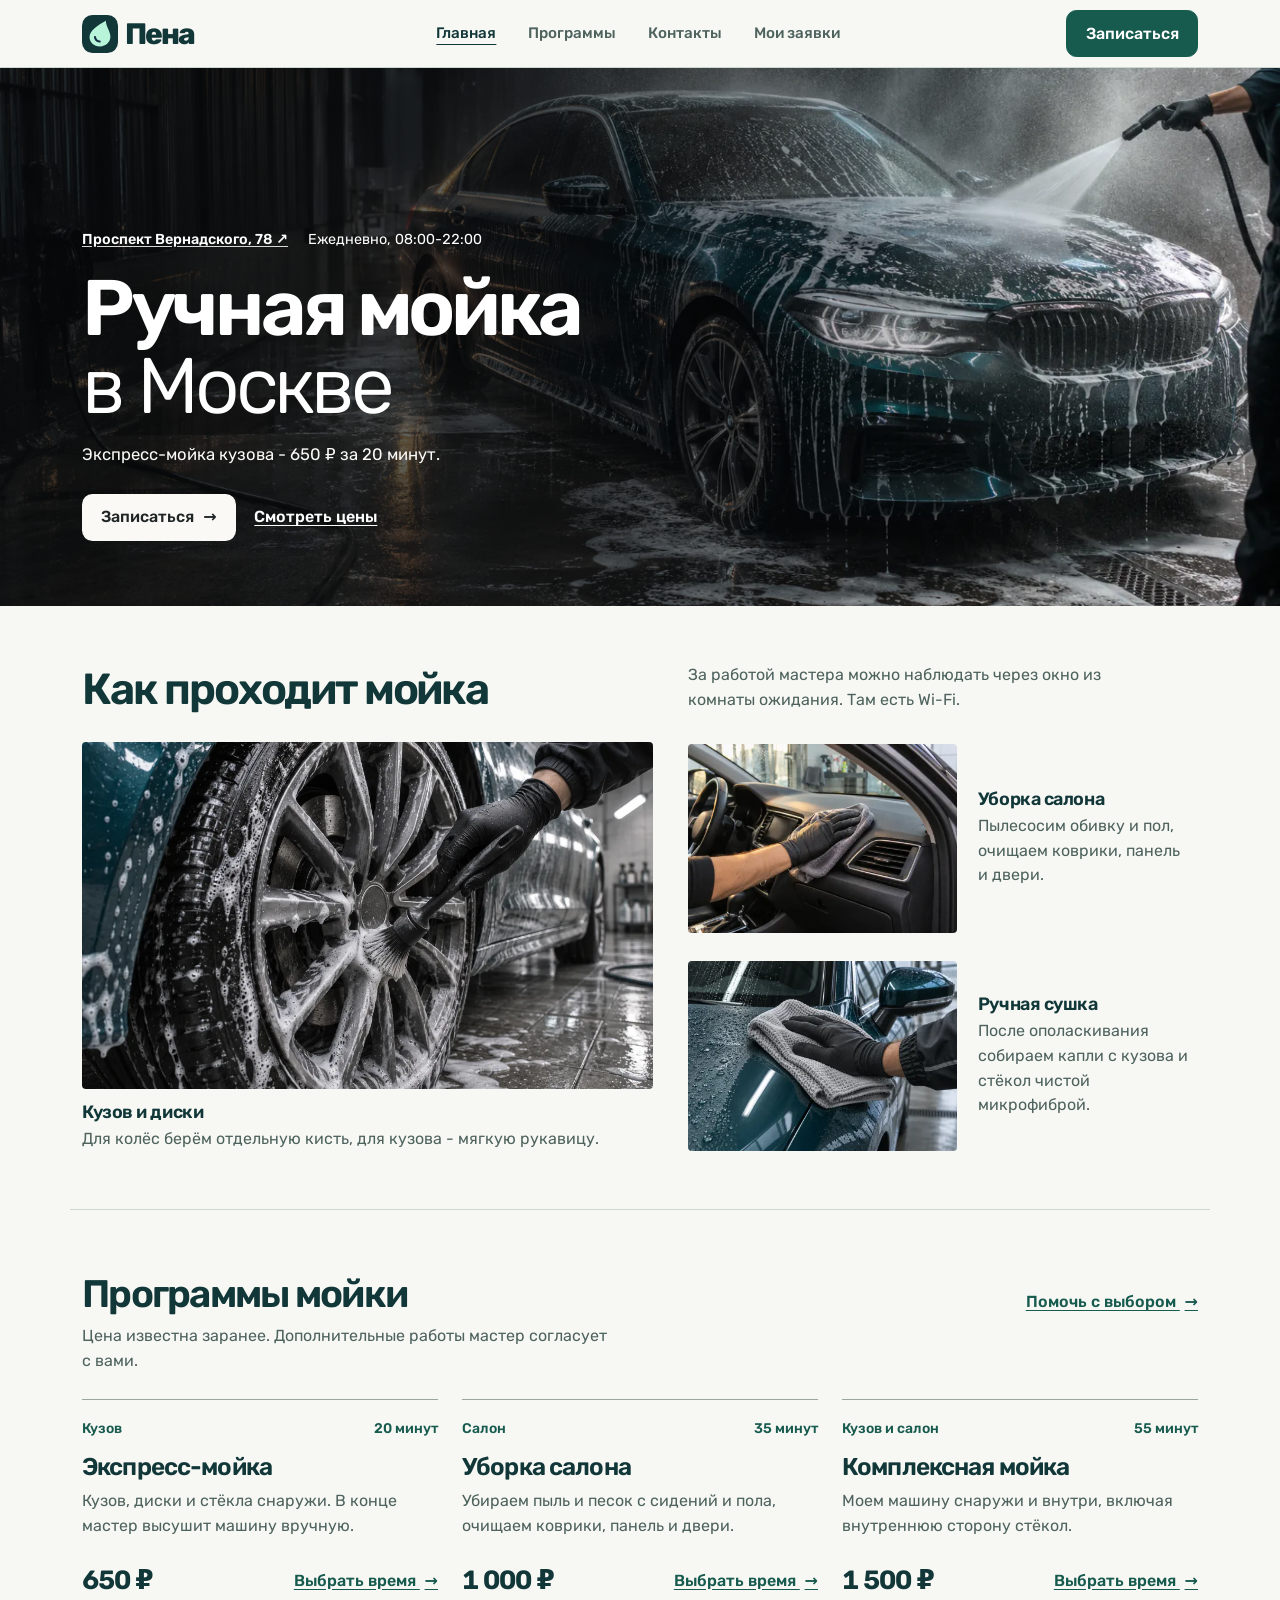
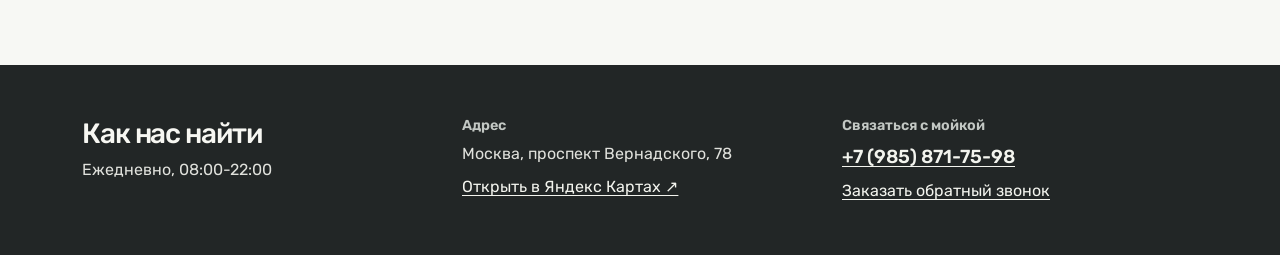
==== commit 8ee73892: "feat: подобрать программу по зонам очистки" ====
--- a/index.html
+++ b/index.html
@@ -96,7 +96,7 @@
     <section id="programs" class="container section-space" aria-labelledby="programs-title">
       <div class="section-heading">
         <div><h2 id="programs-title">Программы мойки</h2><p class="rates-note">Цена известна заранее. Дополнительные работы мастер согласует с вами.</p></div>
-        <a class="text-action" href="catalog.html">Состав и цены <span aria-hidden="true">→</span></a>
+        <a class="text-action" href="catalog.html#program-picker">Помочь с выбором <span aria-hidden="true">→</span></a>
       </div>
       <div class="row g-3 g-lg-4">
         <div class="col-12 col-md-6 col-lg-4">
--- a/css/custom.css
+++ b/css/custom.css
@@ -29,6 +29,30 @@
 }
 
 body { line-height: 1.55; }
+
+.feature-section { margin-top: clamp(3rem, 6vw, 5.5rem); scroll-margin-top: 6rem; }
+.feature-eyebrow { color: var(--pine); font-size: .8rem; font-weight: 550; letter-spacing: .09em; text-transform: uppercase; }
+.feature-note { color: var(--muted); max-width: 34ch; margin-bottom: 0; }
+.comparison-scroll { overflow-x: auto; border: 1px solid var(--line); border-radius: .75rem; }
+.comparison-table { --bs-table-bg: white; margin: 0; min-width: 690px; }
+.comparison-table th, .comparison-table td { padding: 1rem 1.15rem; vertical-align: middle; }
+.comparison-table thead th { background: var(--ink); color: white; font-weight: 550; width: 25%; }
+.comparison-table tbody th, .comparison-table tfoot th { font-weight: 450; }
+.comparison-table tr > :first-child { position: sticky; left: 0; z-index: 1; }
+.comparison-table tbody tr:nth-child(-n+2) > * { background: var(--soft); font-weight: 550; }
+.comparison-table tfoot > tr > * { border-bottom: 0; }
+.program-picker { background: var(--soft); padding: clamp(1.25rem, 3vw, 2.5rem); border-radius: .75rem; }
+.condition-options { display: grid; grid-template-columns: repeat(2, minmax(0, 1fr)); gap: .75rem; }
+.condition-option { display: flex; align-items: flex-start; gap: .8rem; padding: 1rem; border: 1px solid #9eb5a9; border-radius: .5rem; cursor: pointer; }
+.condition-option:has(:checked) { background: white; border-color: var(--pine); box-shadow: inset 0 0 0 1px var(--pine); }
+.condition-option .form-check-input { flex-shrink: 0; width: 1.25rem; height: 1.25rem; }
+.condition-option strong, .condition-option small { display: block; }
+.condition-option strong { font-weight: 550; }
+.condition-option small { margin-top: .25rem; color: var(--muted); }
+.recommendation-empty { max-width: 30ch; color: var(--muted); margin: 0; }
+.recommendation-facts { display: flex; align-items: baseline; gap: 1rem; }
+.recommendation-facts strong { font-size: 1.75rem; font-variant-numeric: tabular-nums; }
+@media (max-width: 374.98px) { .condition-options { grid-template-columns: 1fr; } }
 [hidden] { display: none !important; }
 h1, h2, h3, p { overflow-wrap: break-word; }
 h1, h2, h3, .modal-title, legend { font-weight: 600; }
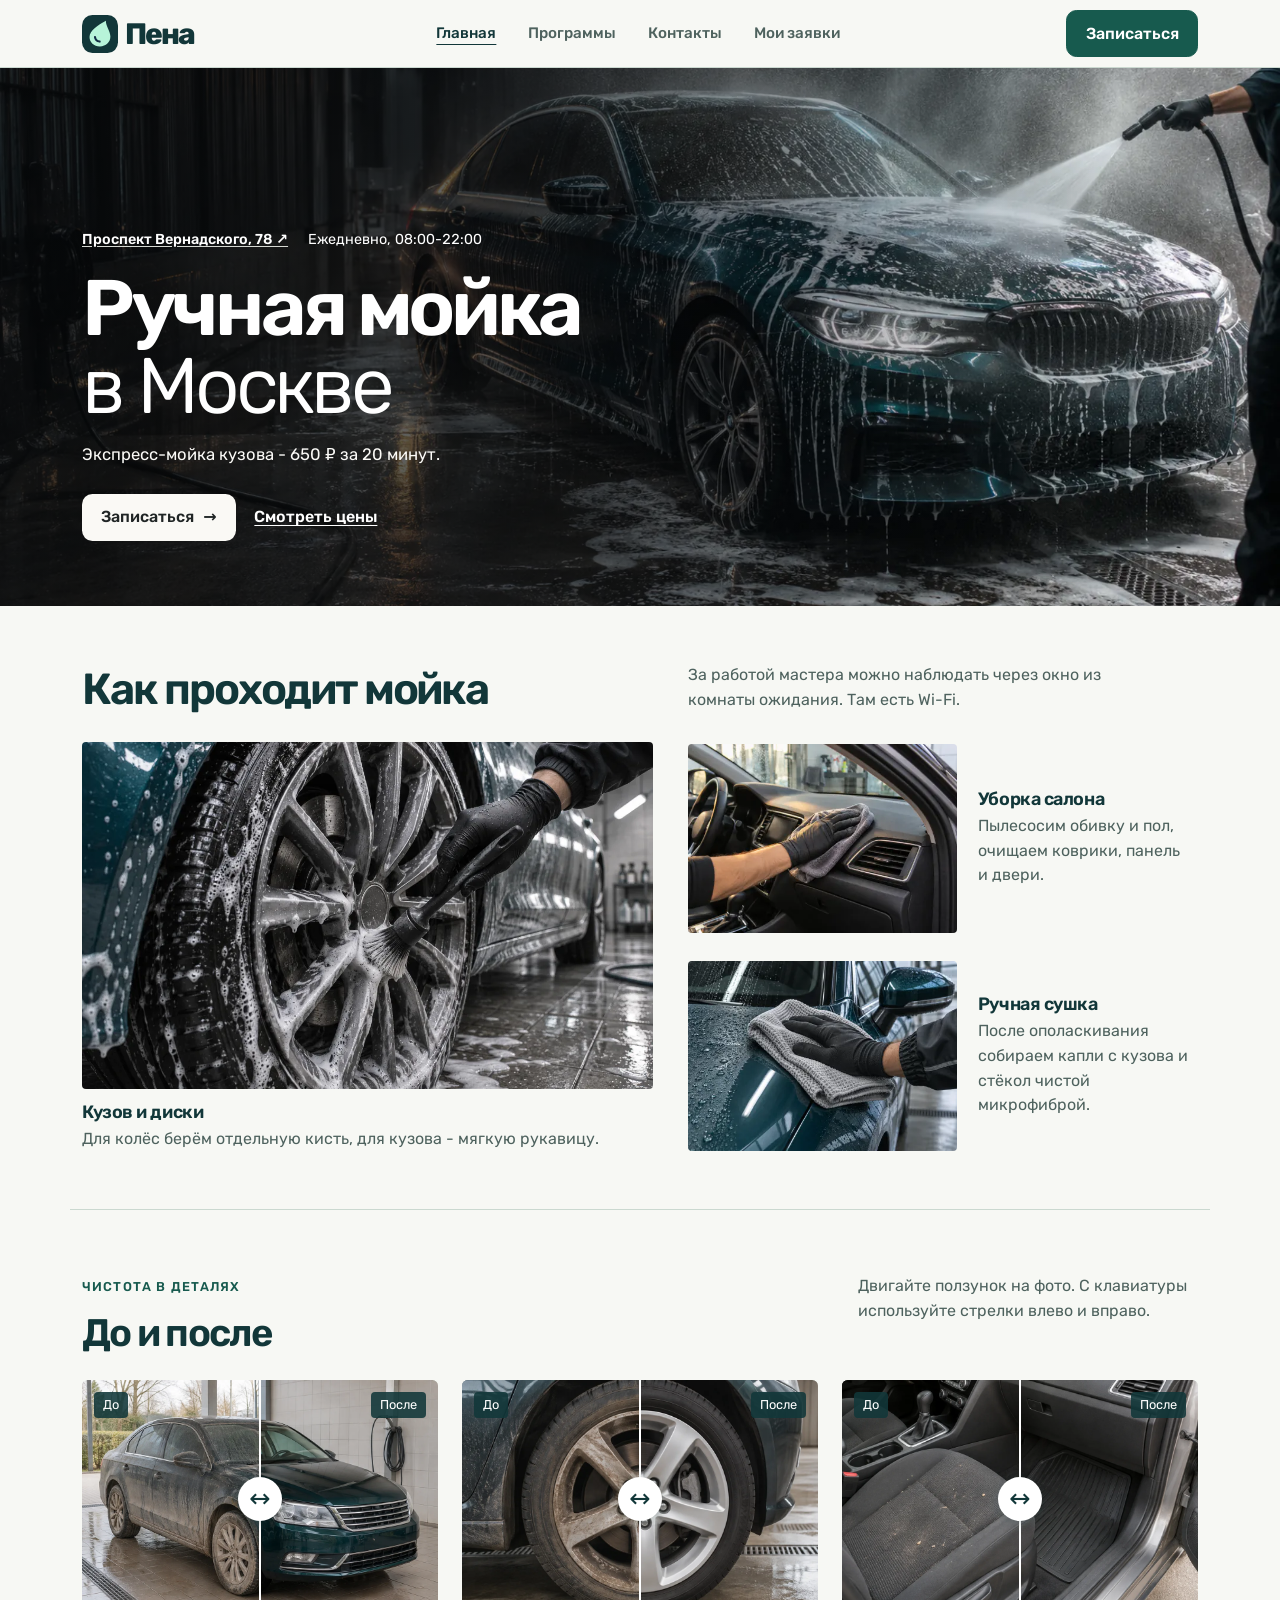
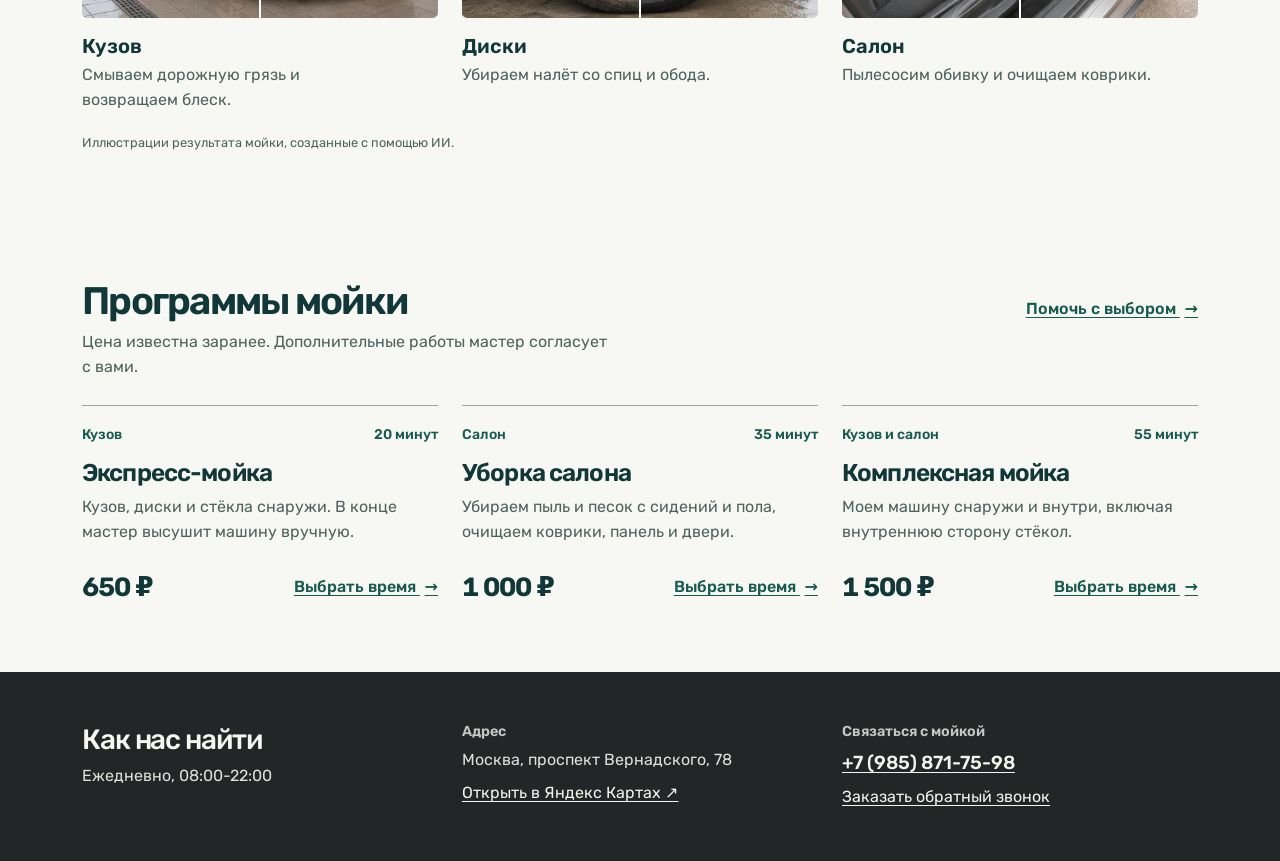
==== commit 08141b10: "feat: добавить фотогалерею до и после с ползунками" ====
--- a/index.html
+++ b/index.html
@@ -93,6 +93,53 @@
       </div>
     </section>
 
+    <section id="before-after" class="container section-space" aria-labelledby="gallery-title">
+      <div class="section-heading">
+        <div><p class="feature-eyebrow">Чистота в деталях</p><h2 id="gallery-title">До и после</h2></div>
+        <p class="feature-note" id="gallery-hint">Двигайте ползунок на фото. С клавиатуры используйте стрелки влево и вправо.</p>
+      </div>
+      <div class="row g-4">
+        <div class="col-12 col-md-4">
+          <figure class="comparison-figure">
+            <div class="comparison-frame">
+              <img class="comparison-photo comparison-after" src="images/comparison-body.webp" width="2172" height="724" loading="lazy" decoding="async" alt="Чистый тёмно-бирюзовый кузов после мойки">
+              <div class="comparison-before"><img class="comparison-photo" src="images/comparison-body.webp" width="2172" height="724" loading="lazy" decoding="async" alt="Тот же кузов с дорожной грязью до мойки"></div>
+              <span class="comparison-badge before" aria-hidden="true">До</span><span class="comparison-badge after" aria-hidden="true">После</span>
+              <span class="comparison-handle" aria-hidden="true"><span>↔</span></span>
+              <input class="comparison-range" type="range" min="0" max="100" value="50" disabled aria-label="Сравнить кузов до и после мойки" aria-describedby="gallery-hint">
+            </div>
+            <figcaption><h3>Кузов</h3><p>Смываем дорожную грязь и возвращаем блеск.</p></figcaption>
+          </figure>
+        </div>
+        <div class="col-12 col-md-4">
+          <figure class="comparison-figure">
+            <div class="comparison-frame">
+              <img class="comparison-photo comparison-after" src="images/comparison-wheels.webp" width="2172" height="724" loading="lazy" decoding="async" alt="Чистый серебристый колёсный диск после мойки">
+              <div class="comparison-before"><img class="comparison-photo" src="images/comparison-wheels.webp" width="2172" height="724" loading="lazy" decoding="async" alt="Тот же диск с налётом и грязью до мойки"></div>
+              <span class="comparison-badge before" aria-hidden="true">До</span><span class="comparison-badge after" aria-hidden="true">После</span>
+              <span class="comparison-handle" aria-hidden="true"><span>↔</span></span>
+              <input class="comparison-range" type="range" min="0" max="100" value="50" disabled aria-label="Сравнить диски до и после мойки" aria-describedby="gallery-hint">
+            </div>
+            <figcaption><h3>Диски</h3><p>Убираем налёт со спиц и обода.</p></figcaption>
+          </figure>
+        </div>
+        <div class="col-12 col-md-4">
+          <figure class="comparison-figure">
+            <div class="comparison-frame">
+              <img class="comparison-photo comparison-after" src="images/comparison-interior.webp" width="2172" height="724" loading="lazy" decoding="async" alt="Чистое тканевое сиденье и коврик после уборки">
+              <div class="comparison-before"><img class="comparison-photo" src="images/comparison-interior.webp" width="2172" height="724" loading="lazy" decoding="async" alt="То же сиденье с крошками и грязный коврик до уборки"></div>
+              <span class="comparison-badge before" aria-hidden="true">До</span><span class="comparison-badge after" aria-hidden="true">После</span>
+              <span class="comparison-handle" aria-hidden="true"><span>↔</span></span>
+              <input class="comparison-range" type="range" min="0" max="100" value="50" disabled aria-label="Сравнить салон до и после уборки" aria-describedby="gallery-hint">
+            </div>
+            <figcaption><h3>Салон</h3><p>Пылесосим обивку и очищаем коврики.</p></figcaption>
+          </figure>
+        </div>
+      </div>
+      <p class="gallery-note">Иллюстрации результата мойки, созданные с помощью ИИ.</p>
+      <noscript><p>Для перемещения ползунков включите JavaScript.</p></noscript>
+    </section>
+
     <section id="programs" class="container section-space" aria-labelledby="programs-title">
       <div class="section-heading">
         <div><h2 id="programs-title">Программы мойки</h2><p class="rates-note">Цена известна заранее. Дополнительные работы мастер согласует с вами.</p></div>
@@ -150,5 +197,6 @@
 
   <script src="vendor/bootstrap/js/bootstrap.bundle.min.js"></script>
   <script src="js/navigation.js"></script>
+  <script src="js/gallery.js"></script>
 </body>
 </html>
--- a/css/custom.css
+++ b/css/custom.css
@@ -53,6 +53,24 @@
 .recommendation-facts { display: flex; align-items: baseline; gap: 1rem; }
 .recommendation-facts strong { font-size: 1.75rem; font-variant-numeric: tabular-nums; }
 @media (max-width: 374.98px) { .condition-options { grid-template-columns: 1fr; } }
+.comparison-figure { margin: 0; }
+.comparison-frame { --reveal: 50%; position: relative; aspect-ratio: 3 / 2; overflow: hidden; border-radius: .35rem; background: var(--soft); }
+.comparison-frame:focus-within { outline: 3px solid var(--pine); outline-offset: 4px; }
+.comparison-photo { position: absolute; top: 0; left: 0; width: 200%; max-width: none; height: 100%; pointer-events: none; }
+.comparison-after { left: -100%; }
+.comparison-before { position: absolute; inset: 0; clip-path: inset(0 calc(100% - var(--reveal)) 0 0); }
+.comparison-badge { position: absolute; top: .75rem; background: rgba(18, 55, 57, .88); color: white; border-radius: .25rem; padding: .2rem .55rem; font-size: .8rem; pointer-events: none; }
+.comparison-badge.before { left: .75rem; }
+.comparison-badge.after { right: .75rem; }
+.comparison-handle { position: absolute; top: 0; bottom: 0; left: var(--reveal); width: 2px; background: white; transform: translateX(-50%); pointer-events: none; }
+.comparison-handle span { position: absolute; top: 50%; left: 50%; transform: translate(-50%, -50%); display: grid; place-items: center; width: 2.75rem; height: 2.75rem; border-radius: 50%; background: white; color: var(--ink); font-size: 1.6rem; box-shadow: 0 2px 12px #12373940; }
+.comparison-range { appearance: none; position: absolute; top: 0; left: -22px; width: calc(100% + 44px); height: 100%; margin: 0; opacity: 0; cursor: ew-resize; touch-action: pan-y; }
+.comparison-range::-webkit-slider-thumb { appearance: none; width: 44px; height: 44px; }
+.comparison-range::-moz-range-thumb { width: 44px; height: 44px; border: 0; }
+.comparison-figure figcaption { margin-top: 1rem; }
+.comparison-figure h3 { font-size: 1.25rem; margin-bottom: .35rem; }
+.comparison-figure p { color: var(--muted); margin: 0; }
+.gallery-note { color: var(--muted); font-size: .8rem; margin: 1.25rem 0 0; }
 [hidden] { display: none !important; }
 h1, h2, h3, p { overflow-wrap: break-word; }
 h1, h2, h3, .modal-title, legend { font-weight: 600; }
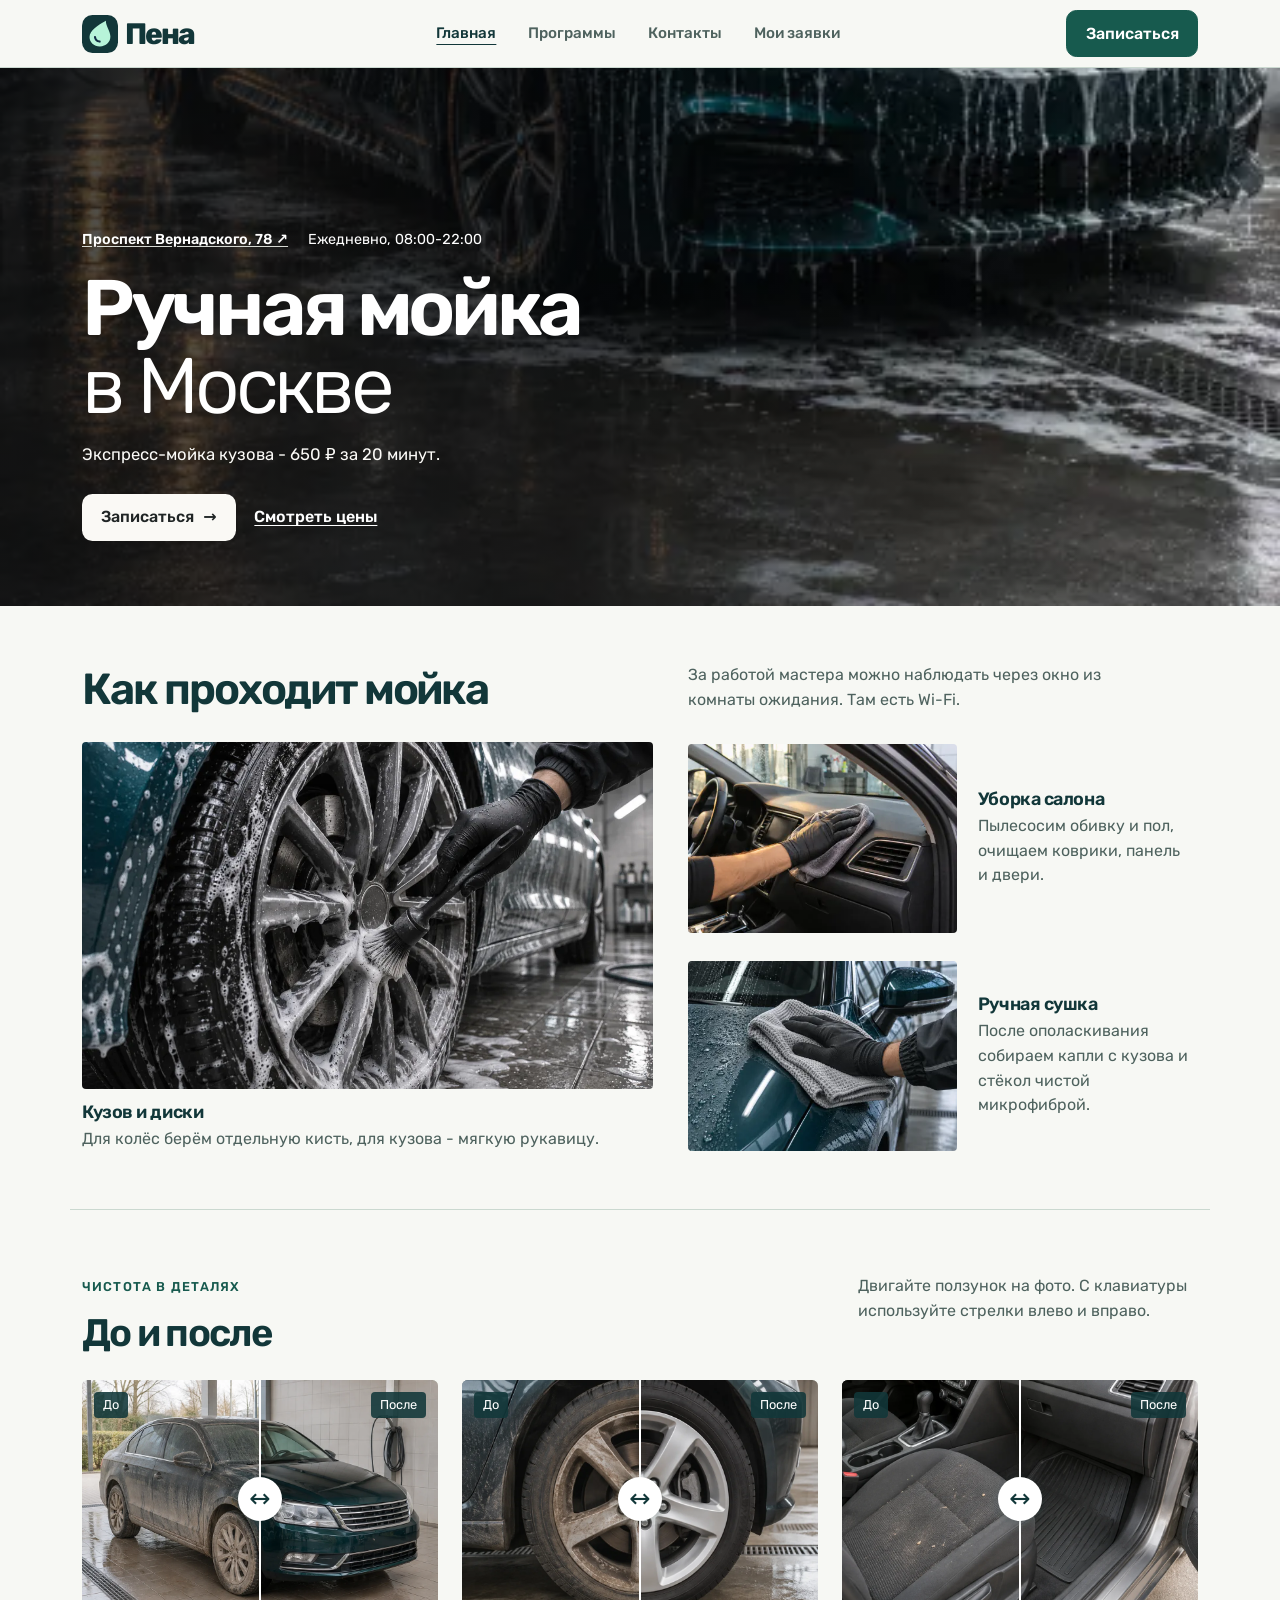
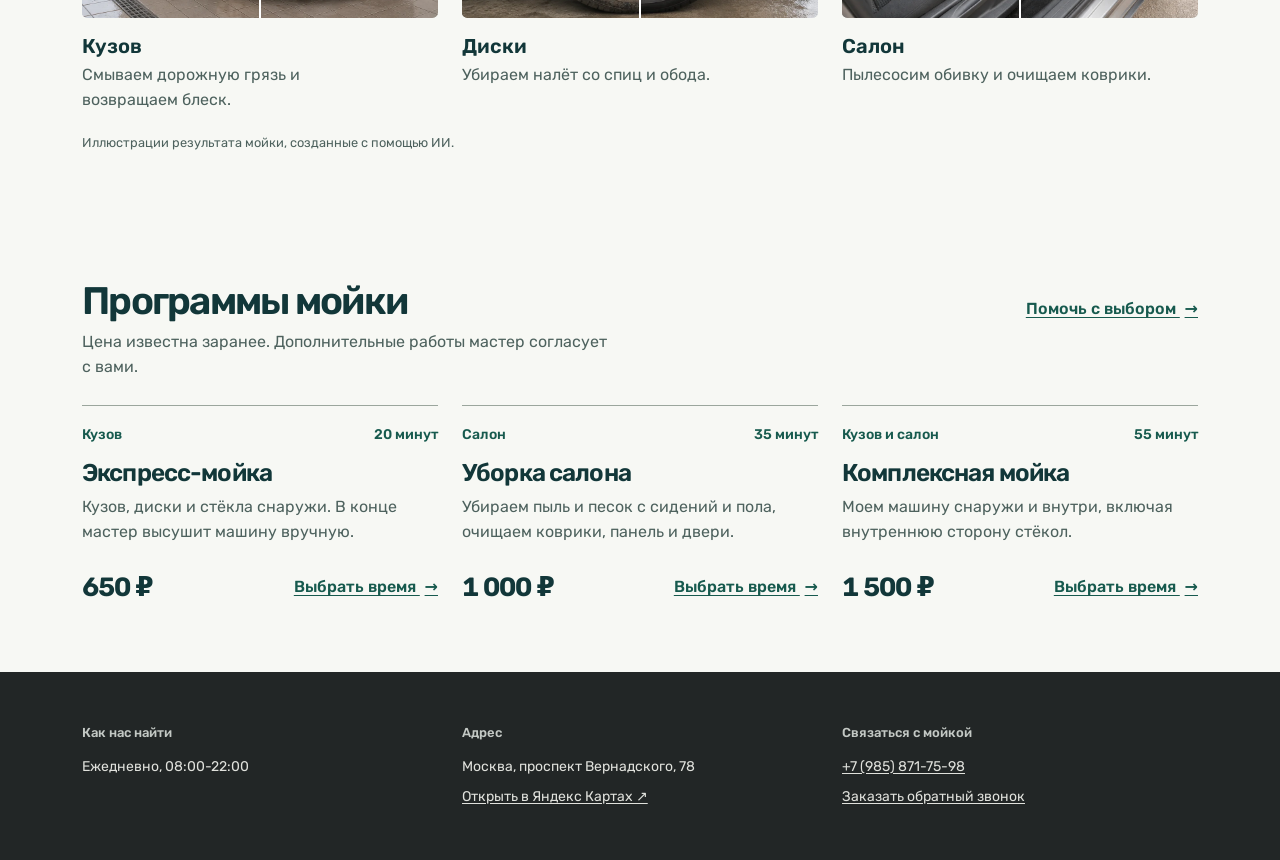
==== commit 51c24e1c: "fix: унифицировать типографику и отступы футера" ====
--- a/index.html
+++ b/index.html
@@ -177,19 +177,19 @@
   <footer id="contacts" class="site-footer" aria-labelledby="contacts-title">
     <div class="container">
       <div class="row g-4 align-items-start">
-        <div class="col-12 col-md-4">
-          <h2 id="contacts-title" class="h3 mb-2">Как нас найти</h2>
-          <p class="mb-0">Ежедневно, 08:00-22:00</p>
-        </div>
-        <div class="col-12 col-sm-6 col-md-4">
+        <div class="col-12 col-md-4 footer-column">
+          <h2 id="contacts-title" class="footer-label">Как нас найти</h2>
+          <p>Ежедневно, 08:00-22:00</p>
+        </div>
+        <div class="col-12 col-sm-6 col-md-4 footer-column">
           <h3 class="footer-label">Адрес</h3>
-          <address class="mb-2">Москва, проспект Вернадского, 78</address>
+          <address>Москва, проспект Вернадского, 78</address>
           <a href="https://yandex.ru/maps/213/moscow/?text=%D0%9C%D0%BE%D1%81%D0%BA%D0%B2%D0%B0%2C%20%D0%BF%D1%80%D0%BE%D1%81%D0%BF%D0%B5%D0%BA%D1%82%20%D0%92%D0%B5%D1%80%D0%BD%D0%B0%D0%B4%D1%81%D0%BA%D0%BE%D0%B3%D0%BE%2C%2078" target="_blank" rel="noopener noreferrer">Открыть в Яндекс Картах <span aria-hidden="true">↗</span></a>
         </div>
-        <div class="col-12 col-sm-6 col-md-4">
+        <div class="col-12 col-sm-6 col-md-4 footer-column">
           <h3 class="footer-label">Связаться с мойкой</h3>
-          <a class="footer-phone" href="tel:+79858717598">+7 (985) 871-75-98</a>
-          <a class="d-block mt-2" href="order.html#callback">Заказать обратный звонок</a>
+          <a href="tel:+79858717598">+7 (985) 871-75-98</a>
+          <a href="order.html#callback">Заказать обратный звонок</a>
         </div>
       </div>
     </div>
--- a/css/custom.css
+++ b/css/custom.css
@@ -42,6 +42,7 @@
 .comparison-table tbody tr:nth-child(-n+2) > * { background: var(--soft); font-weight: 550; }
 .comparison-table tfoot > tr > * { border-bottom: 0; }
 .program-picker { background: var(--soft); padding: clamp(1.25rem, 3vw, 2.5rem); border-radius: .75rem; }
+.program-picker .btn-link { --bs-btn-color: var(--pine); --bs-btn-hover-color: var(--ink); }
 .condition-options { display: grid; grid-template-columns: repeat(2, minmax(0, 1fr)); gap: .75rem; }
 .condition-option { display: flex; align-items: flex-start; gap: .8rem; padding: 1rem; border: 1px solid #9eb5a9; border-radius: .5rem; cursor: pointer; }
 .condition-option:has(:checked) { background: white; border-color: var(--pine); box-shadow: inset 0 0 0 1px var(--pine); }
@@ -71,6 +72,24 @@
 .comparison-figure h3 { font-size: 1.25rem; margin-bottom: .35rem; }
 .comparison-figure p { color: var(--muted); margin: 0; }
 .gallery-note { color: var(--muted); font-size: .8rem; margin: 1.25rem 0 0; }
+.optional-label { display: inline-block; color: var(--muted); font-size: .8rem; font-weight: 400; letter-spacing: 0; }
+.extra-options { display: grid; gap: .75rem; }
+.extra-option { display: flex; align-items: flex-start; gap: .8rem; padding: .9rem; border: 1px solid var(--line); border-radius: .5rem; cursor: pointer; }
+.extra-option:has(:checked) { border-color: var(--pine); background: var(--soft); }
+.extra-option:has(:disabled) { background: #f4f5f2; cursor: default; }
+.extra-option .form-check-input { flex-shrink: 0; width: 1.2rem; height: 1.2rem; }
+.extra-description { flex: 1; }
+.extra-description strong { display: block; font-weight: 500; }
+.extra-option small { display: block; color: var(--muted); font-size: .8rem; margin-top: .25rem; }
+.extra-facts { white-space: nowrap; text-align: right; font-weight: 550; font-variant-numeric: tabular-nums; }
+.visit-extras { padding-left: 1.1rem; color: var(--muted); font-size: .9rem; }
+.visit-extras li + li { margin-top: .4rem; }
+@media (max-width: 374.98px) {
+  .extra-option { flex-wrap: wrap; }
+  .extra-description { flex-basis: calc(100% - 2rem); }
+  .extra-facts { margin-left: 2rem; text-align: left; }
+  .extra-facts small { display: inline; margin-left: .5rem; }
+}
 [hidden] { display: none !important; }
 h1, h2, h3, p { overflow-wrap: break-word; }
 h1, h2, h3, .modal-title, legend { font-weight: 600; }
@@ -600,19 +619,31 @@
 }
 .site-footer {
   background: #222626;
-  color: #f7f7f2;
+  color: #e0e1dc;
   padding-block: clamp(2.2rem, 4vw, 4rem);
-}
-.site-footer h2 { letter-spacing: -.04em; }
-.site-footer p, .site-footer address { color: #e0e1dc; }
+  font-size: .875rem;
+  font-weight: 400;
+  line-height: 1.6;
+}
+.footer-column {
+  display: flex;
+  flex-direction: column;
+  align-items: flex-start;
+  gap: .5rem;
+}
+.footer-column > * { margin: 0; }
 .footer-label {
-  font-size: .9rem;
+  margin-bottom: .25rem;
+  font-size: .8125rem;
+  font-weight: 550;
+  line-height: 1.6;
+  letter-spacing: 0;
   color: #c3c8c4;
 }
-.site-footer a { color: #f3f4ee; }
-.footer-phone {
-  font-size: 1.18rem;
-  font-weight: 550;
+.site-footer a {
+  color: inherit;
+  font-size: inherit;
+  font-weight: inherit;
 }
 
 @media (min-width: 992px) {
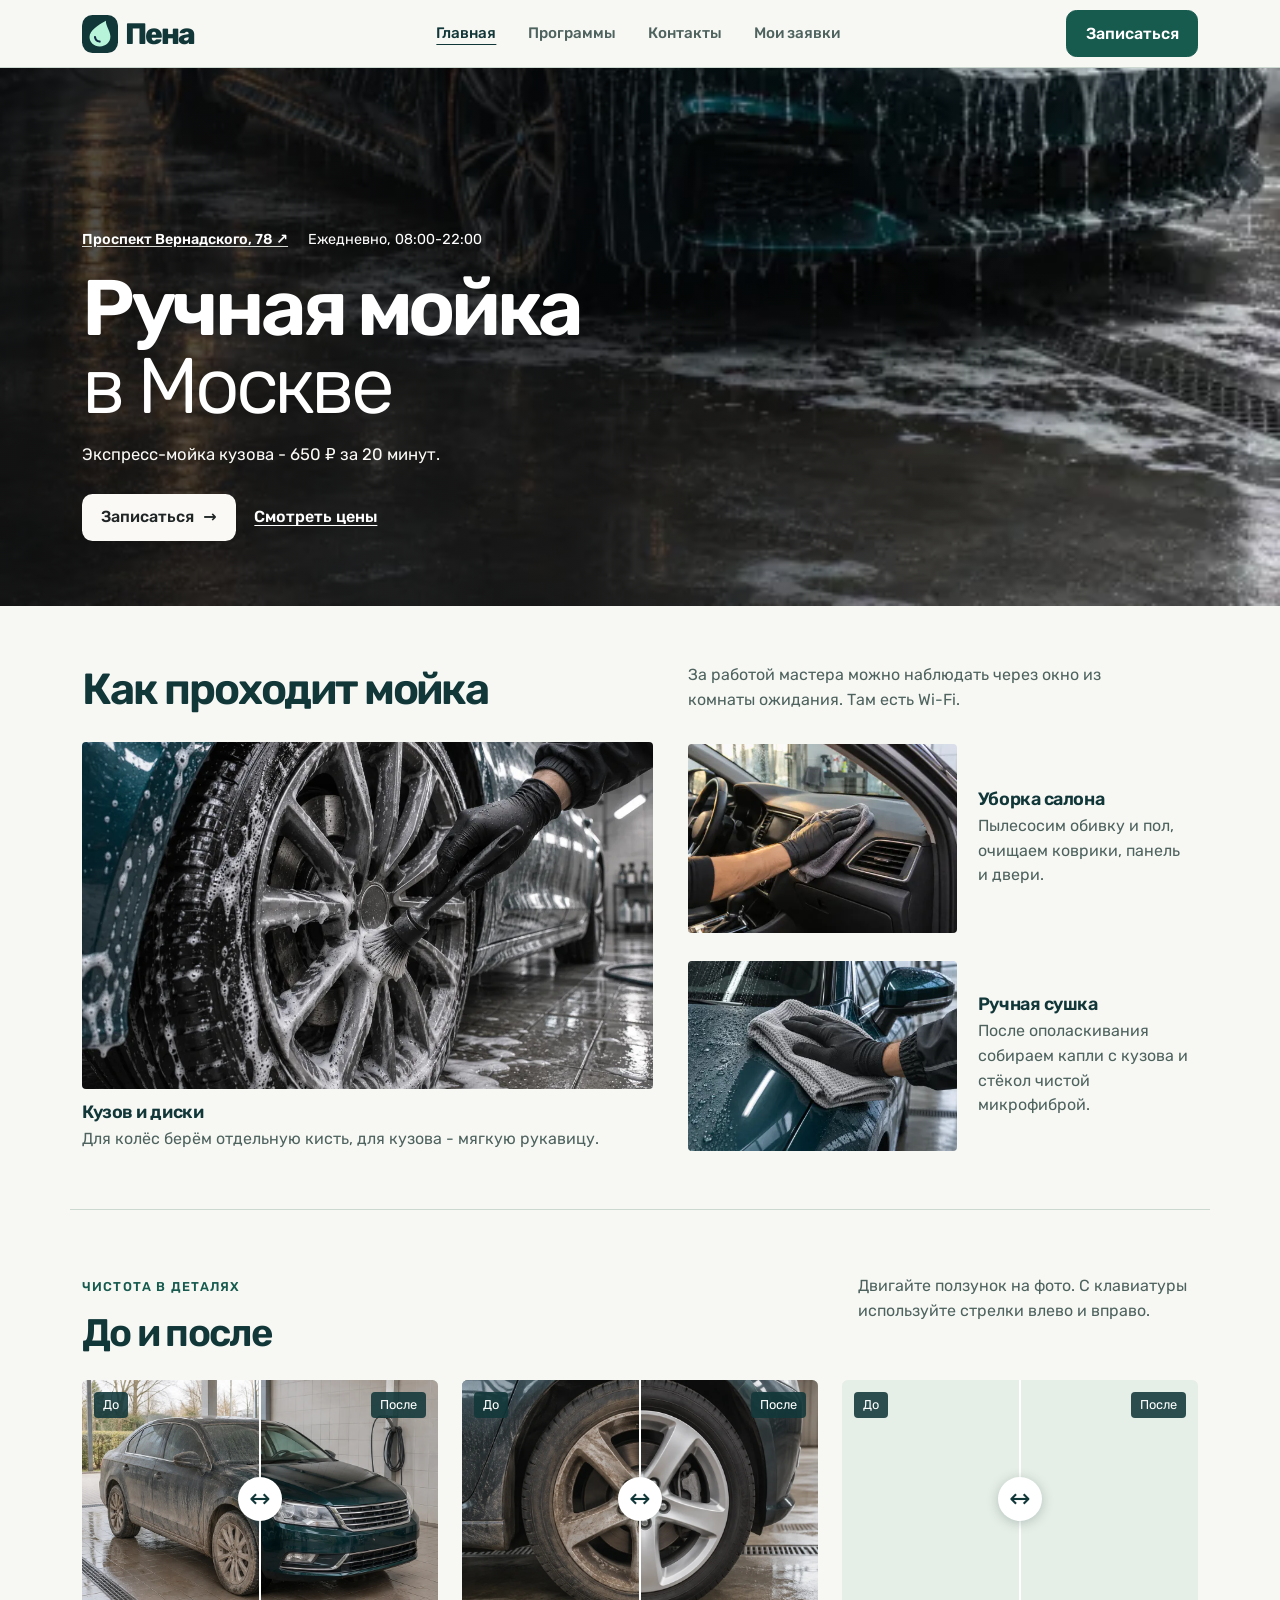
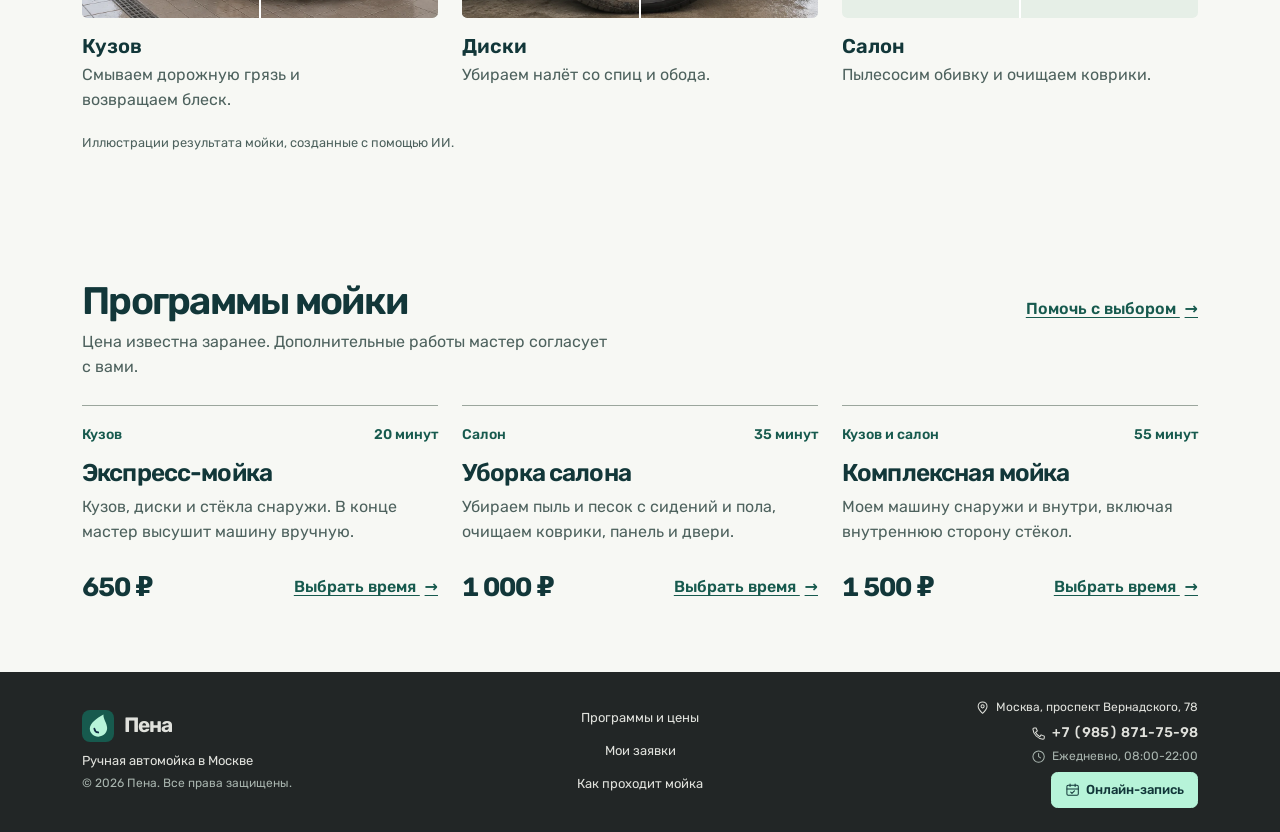
==== commit 296861c2: "fix: оформить футер по референсу с брендом и контактами" ====
--- a/index.html
+++ b/index.html
@@ -12,7 +12,7 @@
   <title>Пена - ручная автомойка на проспекте Вернадского</title>
   <link rel="icon" href="images/drop.svg" type="image/svg+xml">
   <link rel="stylesheet" href="vendor/bootstrap/css/bootstrap.min.css">
-  <link rel="stylesheet" href="css/custom.css">
+  <link rel="stylesheet" href="css/custom.css?v=690500c0d4">
 </head>
 <body>
   <a class="skip-link visually-hidden-focusable" href="#main-content">К содержимому</a>
@@ -175,22 +175,32 @@
   </main>
 
   <footer id="contacts" class="site-footer" aria-labelledby="contacts-title">
-    <div class="container">
-      <div class="row g-4 align-items-start">
-        <div class="col-12 col-md-4 footer-column">
-          <h2 id="contacts-title" class="footer-label">Как нас найти</h2>
-          <p>Ежедневно, 08:00-22:00</p>
-        </div>
-        <div class="col-12 col-sm-6 col-md-4 footer-column">
-          <h3 class="footer-label">Адрес</h3>
-          <address>Москва, проспект Вернадского, 78</address>
-          <a href="https://yandex.ru/maps/213/moscow/?text=%D0%9C%D0%BE%D1%81%D0%BA%D0%B2%D0%B0%2C%20%D0%BF%D1%80%D0%BE%D1%81%D0%BF%D0%B5%D0%BA%D1%82%20%D0%92%D0%B5%D1%80%D0%BD%D0%B0%D0%B4%D1%81%D0%BA%D0%BE%D0%B3%D0%BE%2C%2078" target="_blank" rel="noopener noreferrer">Открыть в Яндекс Картах <span aria-hidden="true">↗</span></a>
-        </div>
-        <div class="col-12 col-sm-6 col-md-4 footer-column">
-          <h3 class="footer-label">Связаться с мойкой</h3>
-          <a href="tel:+79858717598">+7 (985) 871-75-98</a>
-          <a href="order.html#callback">Заказать обратный звонок</a>
-        </div>
+    <h2 id="contacts-title" class="visually-hidden">Контакты и разделы автомойки «Пена»</h2>
+    <div class="container footer-layout">
+      <div class="footer-about">
+        <a class="footer-brand" href="index.html" aria-label="Пена, главная страница">
+          <span class="footer-brand-mark"><img src="images/drop.svg" width="23" height="25" alt=""></span>
+          <span>Пена</span>
+        </a>
+        <p class="footer-description">Ручная автомойка в Москве</p>
+        <p class="footer-copyright">© 2026 Пена. Все права защищены.</p>
+      </div>
+      <nav class="footer-nav" aria-label="Разделы внизу страницы">
+        <a href="catalog.html">Программы и цены</a>
+        <a href="order.html#requests">Мои заявки</a>
+        <a href="index.html#about">Как проходит мойка</a>
+      </nav>
+      <div class="footer-contacts">
+        <address class="footer-contact-details">
+          <a class="footer-contact-line footer-address" href="https://yandex.ru/maps/213/moscow/?text=%D0%9C%D0%BE%D1%81%D0%BA%D0%B2%D0%B0%2C%20%D0%BF%D1%80%D0%BE%D1%81%D0%BF%D0%B5%D0%BA%D1%82%20%D0%92%D0%B5%D1%80%D0%BD%D0%B0%D0%B4%D1%81%D0%BA%D0%BE%D0%B3%D0%BE%2C%2078" target="_blank" rel="noopener noreferrer">
+            <svg class="footer-icon" viewBox="0 0 24 24" fill="none" stroke="currentColor" stroke-width="1.6" stroke-linecap="round" stroke-linejoin="round" aria-hidden="true"><path d="M19 10c0 5-7 11-7 11S5 15 5 10a7 7 0 1 1 14 0Z"/><circle cx="12" cy="10" r="2.5"/></svg><span>Москва, проспект Вернадского, 78</span>
+          </a>
+          <a class="footer-contact-line footer-telephone" href="tel:+79858717598">
+            <svg class="footer-icon" viewBox="0 0 24 24" fill="none" stroke="currentColor" stroke-width="1.6" stroke-linecap="round" stroke-linejoin="round" aria-hidden="true"><path d="m8 3 2 5-3 2a16 16 0 0 0 7 7l2-3 5 2v3a2 2 0 0 1-2 2A18 18 0 0 1 3 5a2 2 0 0 1 2-2Z"/></svg><span>+7 (985) 871-75-98</span>
+          </a>
+          <span class="footer-contact-line footer-hours"><svg class="footer-icon" viewBox="0 0 24 24" fill="none" stroke="currentColor" stroke-width="1.6" stroke-linecap="round" stroke-linejoin="round" aria-hidden="true"><circle cx="12" cy="12" r="9"/><path d="M12 7v5l3 2"/></svg><span>Ежедневно, 08:00-22:00</span></span>
+        </address>
+        <a class="btn footer-booking" href="order.html"><svg class="footer-icon" viewBox="0 0 24 24" fill="none" stroke="currentColor" stroke-width="1.6" stroke-linecap="round" stroke-linejoin="round" aria-hidden="true"><rect x="3" y="5" width="18" height="16" rx="2"/><path d="M16 3v4M8 3v4M3 11h18m-12 5 2 2 4-4"/></svg><span>Онлайн-запись</span></a>
       </div>
     </div>
   </footer>
--- a/css/custom.css
+++ b/css/custom.css
@@ -620,30 +620,90 @@
 .site-footer {
   background: #222626;
   color: #e0e1dc;
-  padding-block: clamp(2.2rem, 4vw, 4rem);
-  font-size: .875rem;
+  padding-block: 1.5rem;
+  font-size: .8125rem;
   font-weight: 400;
   line-height: 1.6;
 }
-.footer-column {
+.footer-layout {
+  display: grid;
+  grid-template-columns: minmax(0, 1fr) auto minmax(0, 1fr);
+  align-items: center;
+  gap: 2rem;
+}
+.site-footer a { color: inherit; text-decoration: none; }
+.site-footer a:hover { color: #b7f4d9; }
+.footer-brand {
+  display: inline-flex;
+  align-items: center;
+  gap: .6rem;
+  color: #f7f7f2;
+  font-size: 1.3rem;
+  font-weight: 650;
+  line-height: 1;
+  letter-spacing: -.035em;
+}
+.footer-brand-mark {
+  display: grid;
+  place-items: center;
+  width: 2rem;
+  height: 2rem;
+  border-radius: .5rem;
+  background: var(--pine);
+}
+.footer-description { margin: .4rem 0 .15rem; }
+.footer-copyright { margin: 0; color: #a9b5af; font-size: .75rem; }
+.footer-nav {
   display: flex;
   flex-direction: column;
-  align-items: flex-start;
+  align-items: center;
   gap: .5rem;
 }
-.footer-column > * { margin: 0; }
-.footer-label {
-  margin-bottom: .25rem;
+.footer-nav a { padding-block: .125rem; }
+.footer-nav a:hover { text-decoration: underline; text-underline-offset: .2em; }
+.footer-contacts {
+  display: flex;
+  flex-direction: column;
+  align-items: flex-end;
+  gap: .4rem;
+  text-align: right;
+}
+.footer-contact-details { display: grid; gap: .1rem; margin: 0; }
+.footer-contact-line {
+  display: flex;
+  align-items: center;
+  justify-content: flex-end;
+  gap: .35rem;
+  margin: 0;
+}
+.footer-icon { flex-shrink: 0; width: .95rem; height: .95rem; }
+.footer-address { min-height: 1.5rem; font-size: .75rem; }
+.footer-telephone { min-height: 1.5rem; font-size: .875rem; font-weight: 550; font-variant-numeric: tabular-nums; }
+.footer-hours { color: #a9b5af; font-size: .75rem; }
+.footer-booking {
+  --bs-btn-bg: #b7f4d9;
+  --bs-btn-color: #123739;
+  --bs-btn-border-color: #b7f4d9;
+  --bs-btn-hover-bg: #d1ffe8;
+  --bs-btn-hover-color: #123739;
+  --bs-btn-hover-border-color: #d1ffe8;
+  --bs-btn-active-bg: #a0dfc2;
+  --bs-btn-active-color: #123739;
+  --bs-btn-active-border-color: #a0dfc2;
+  --bs-btn-border-radius: .4rem;
+  display: inline-flex;
+  align-items: center;
+  gap: .4rem;
+  min-height: 2.2rem;
+  padding: .35rem .8rem;
   font-size: .8125rem;
-  font-weight: 550;
-  line-height: 1.6;
-  letter-spacing: 0;
-  color: #c3c8c4;
-}
-.site-footer a {
-  color: inherit;
-  font-size: inherit;
-  font-weight: inherit;
+}
+.site-footer .footer-booking, .site-footer .footer-booking:hover { color: #123739; }
+@media (max-width: 767.98px) {
+  .footer-layout { grid-template-columns: 1fr; gap: 1.5rem; }
+  .footer-nav, .footer-contacts { align-items: flex-start; text-align: left; }
+  .footer-contact-line { justify-content: flex-start; }
+  .footer-booking { min-height: 2.75rem; }
 }
 
 @media (min-width: 992px) {
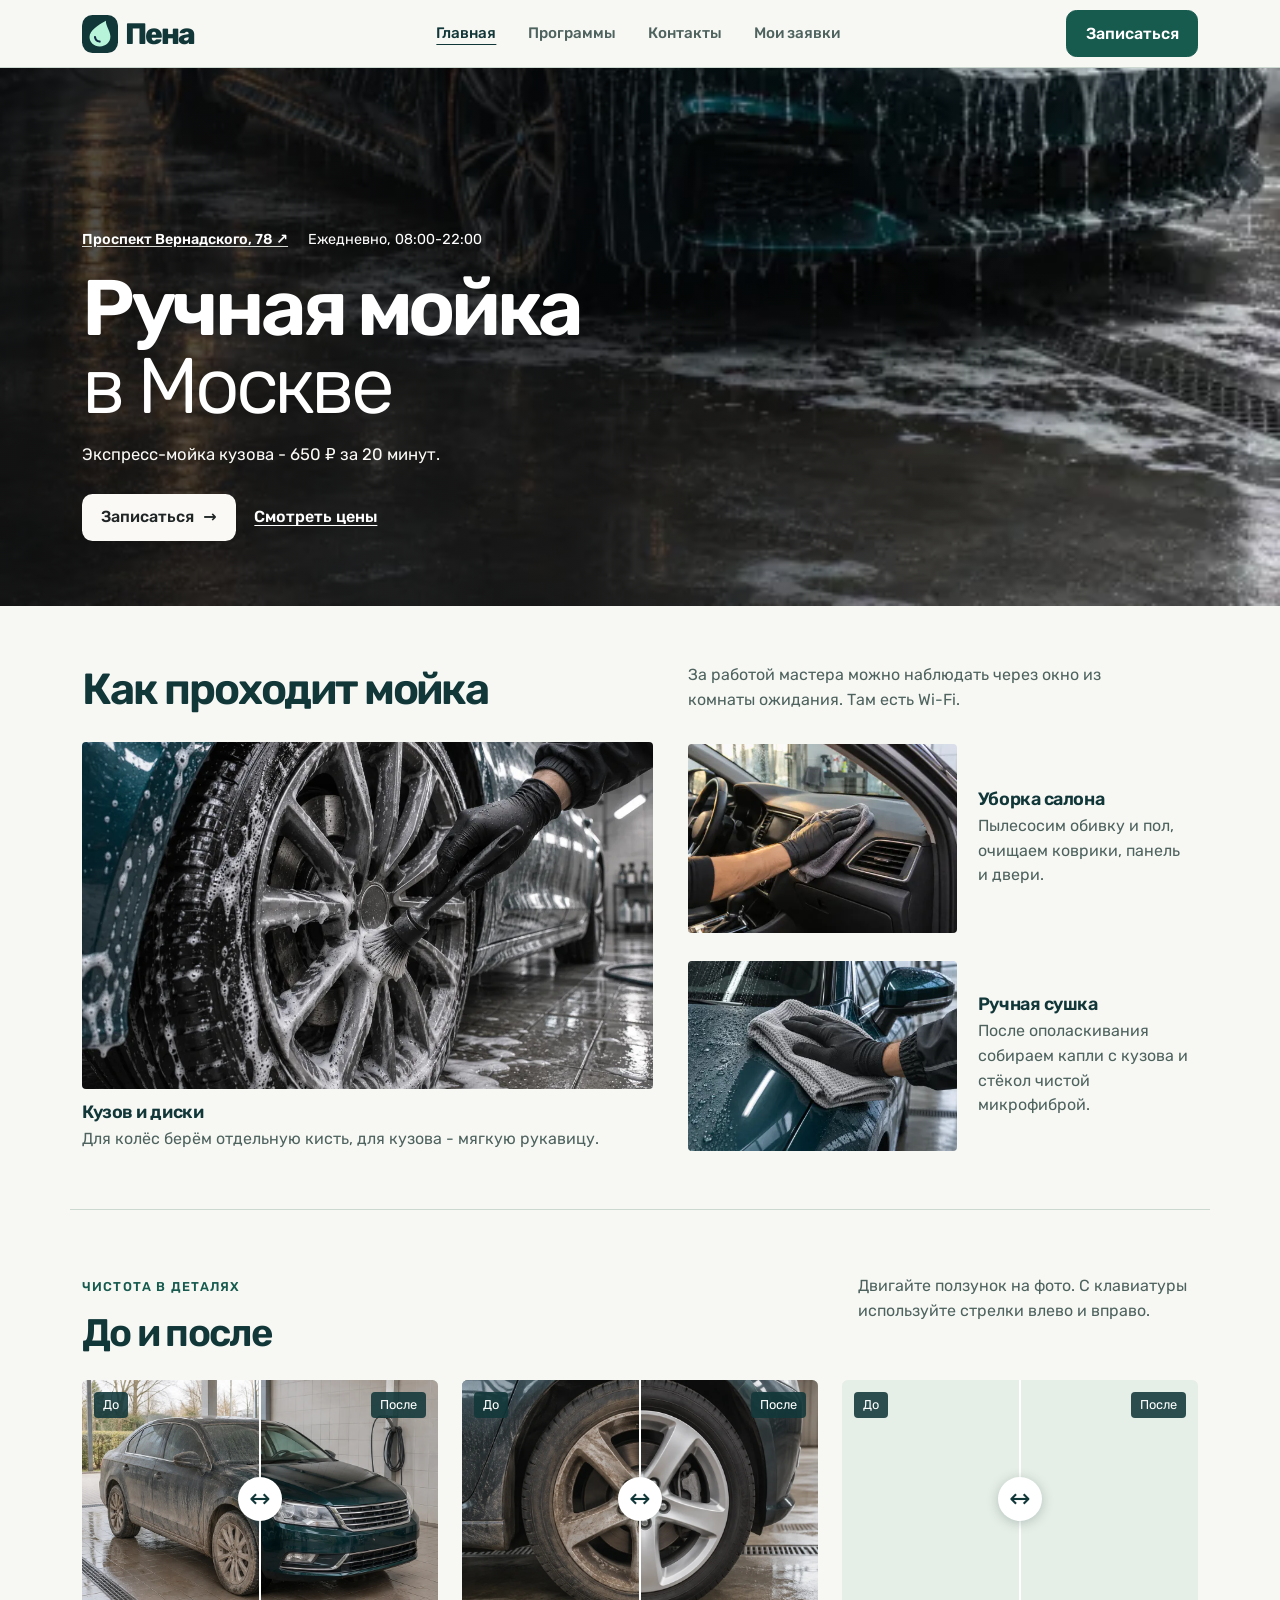
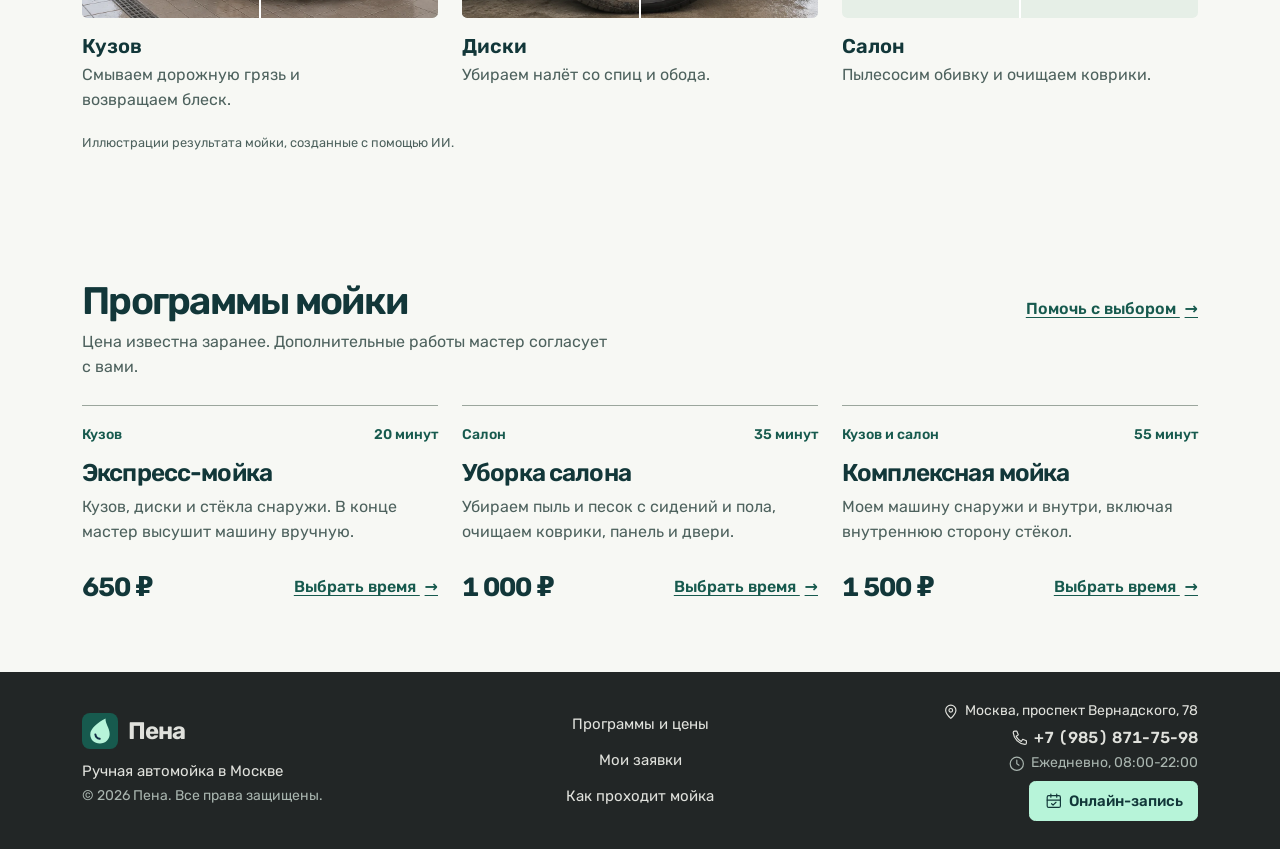
==== commit d0e63d32: "fix: увеличить шрифт и элементы футера" ====
--- a/index.html
+++ b/index.html
@@ -12,7 +12,7 @@
   <title>Пена - ручная автомойка на проспекте Вернадского</title>
   <link rel="icon" href="images/drop.svg" type="image/svg+xml">
   <link rel="stylesheet" href="vendor/bootstrap/css/bootstrap.min.css">
-  <link rel="stylesheet" href="css/custom.css?v=690500c0d4">
+  <link rel="stylesheet" href="css/custom.css?v=32db517846">
 </head>
 <body>
   <a class="skip-link visually-hidden-focusable" href="#main-content">К содержимому</a>
@@ -179,7 +179,7 @@
     <div class="container footer-layout">
       <div class="footer-about">
         <a class="footer-brand" href="index.html" aria-label="Пена, главная страница">
-          <span class="footer-brand-mark"><img src="images/drop.svg" width="23" height="25" alt=""></span>
+          <span class="footer-brand-mark"><img src="images/drop.svg" width="26" height="28" alt=""></span>
           <span>Пена</span>
         </a>
         <p class="footer-description">Ручная автомойка в Москве</p>
--- a/css/custom.css
+++ b/css/custom.css
@@ -620,8 +620,8 @@
 .site-footer {
   background: #222626;
   color: #e0e1dc;
-  padding-block: 1.5rem;
-  font-size: .8125rem;
+  padding-block: 1.75rem;
+  font-size: .9375rem;
   font-weight: 400;
   line-height: 1.6;
 }
@@ -638,7 +638,7 @@
   align-items: center;
   gap: .6rem;
   color: #f7f7f2;
-  font-size: 1.3rem;
+  font-size: 1.5rem;
   font-weight: 650;
   line-height: 1;
   letter-spacing: -.035em;
@@ -646,13 +646,13 @@
 .footer-brand-mark {
   display: grid;
   place-items: center;
-  width: 2rem;
-  height: 2rem;
+  width: 2.25rem;
+  height: 2.25rem;
   border-radius: .5rem;
   background: var(--pine);
 }
 .footer-description { margin: .4rem 0 .15rem; }
-.footer-copyright { margin: 0; color: #a9b5af; font-size: .75rem; }
+.footer-copyright { margin: 0; color: #a9b5af; font-size: .875rem; }
 .footer-nav {
   display: flex;
   flex-direction: column;
@@ -676,10 +676,10 @@
   gap: .35rem;
   margin: 0;
 }
-.footer-icon { flex-shrink: 0; width: .95rem; height: .95rem; }
-.footer-address { min-height: 1.5rem; font-size: .75rem; }
-.footer-telephone { min-height: 1.5rem; font-size: .875rem; font-weight: 550; font-variant-numeric: tabular-nums; }
-.footer-hours { color: #a9b5af; font-size: .75rem; }
+.footer-icon { flex-shrink: 0; width: 1.1rem; height: 1.1rem; }
+.footer-address { min-height: 1.5rem; font-size: .875rem; }
+.footer-telephone { min-height: 1.5rem; font-size: 1rem; font-weight: 550; font-variant-numeric: tabular-nums; }
+.footer-hours { color: #a9b5af; font-size: .875rem; }
 .footer-booking {
   --bs-btn-bg: #b7f4d9;
   --bs-btn-color: #123739;
@@ -694,9 +694,9 @@
   display: inline-flex;
   align-items: center;
   gap: .4rem;
-  min-height: 2.2rem;
-  padding: .35rem .8rem;
-  font-size: .8125rem;
+  min-height: 2.5rem;
+  padding: .4rem .9rem;
+  font-size: .9375rem;
 }
 .site-footer .footer-booking, .site-footer .footer-booking:hover { color: #123739; }
 @media (max-width: 767.98px) {
